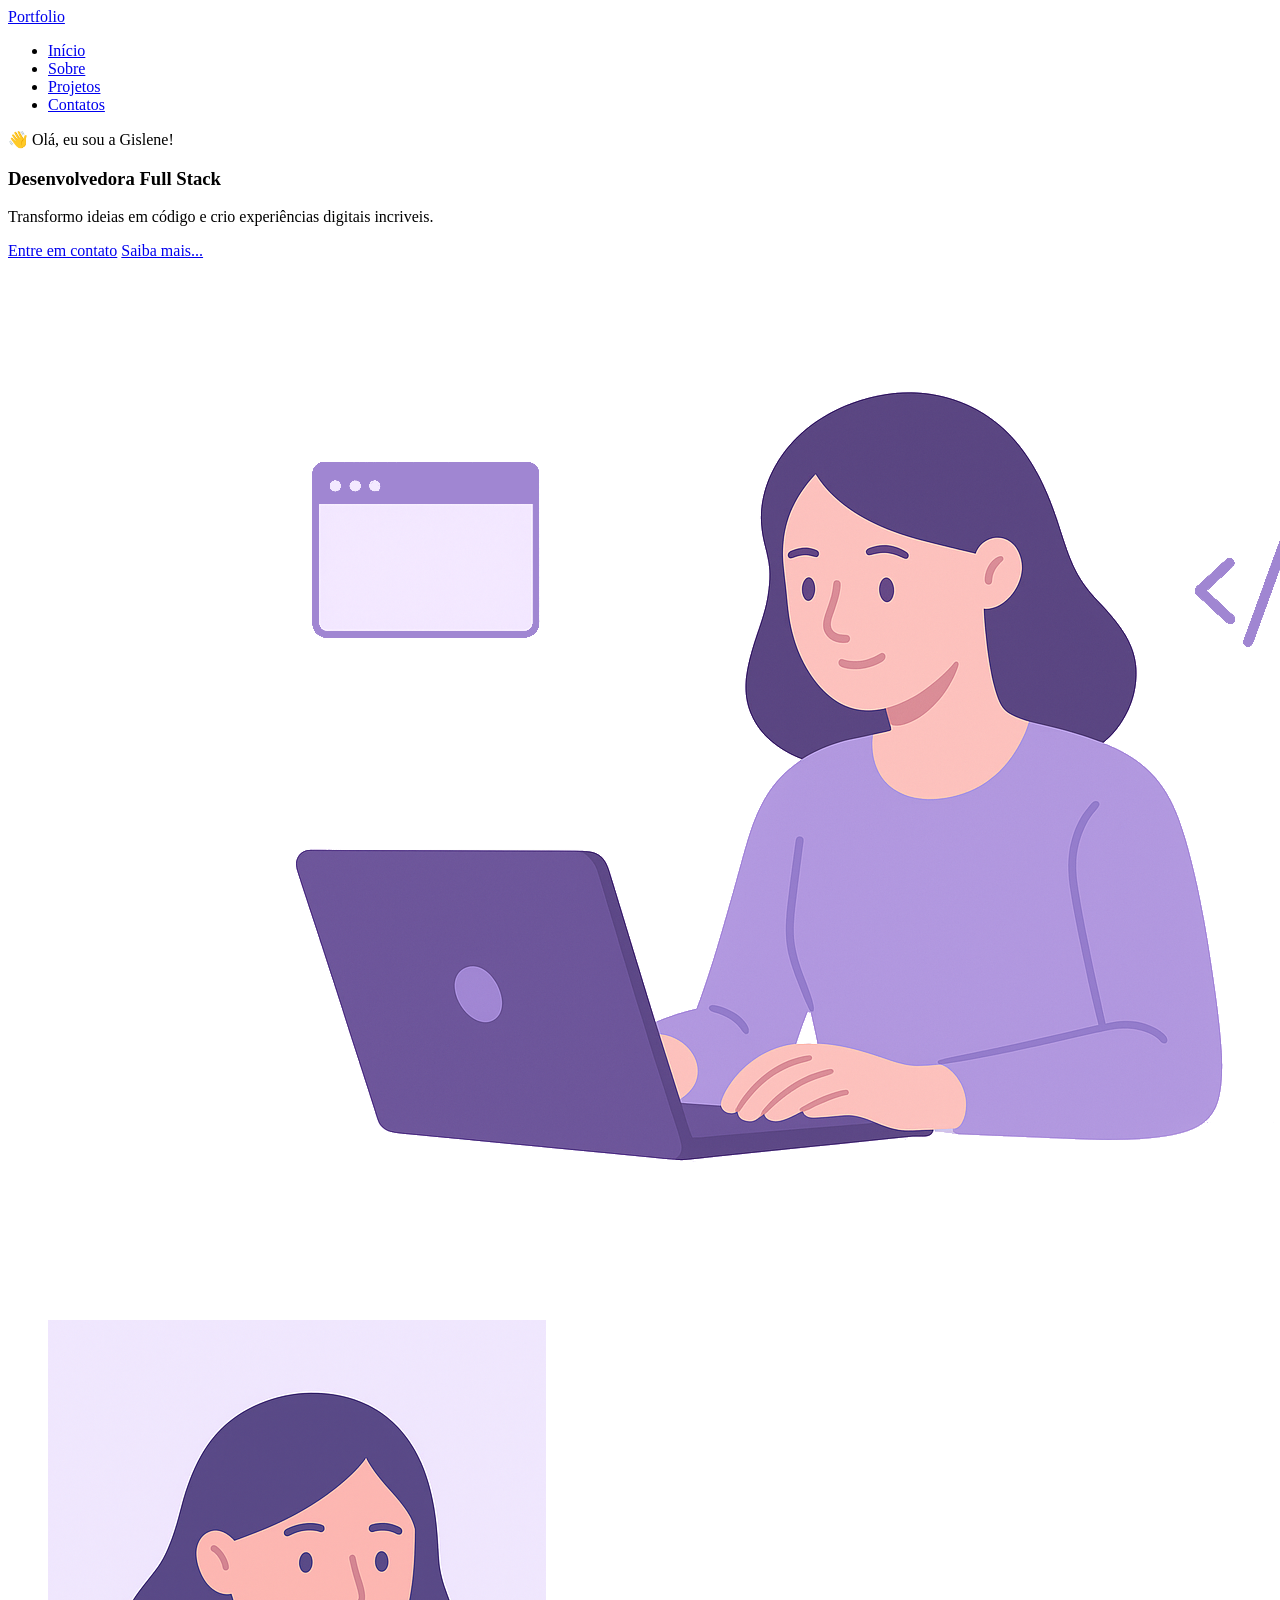
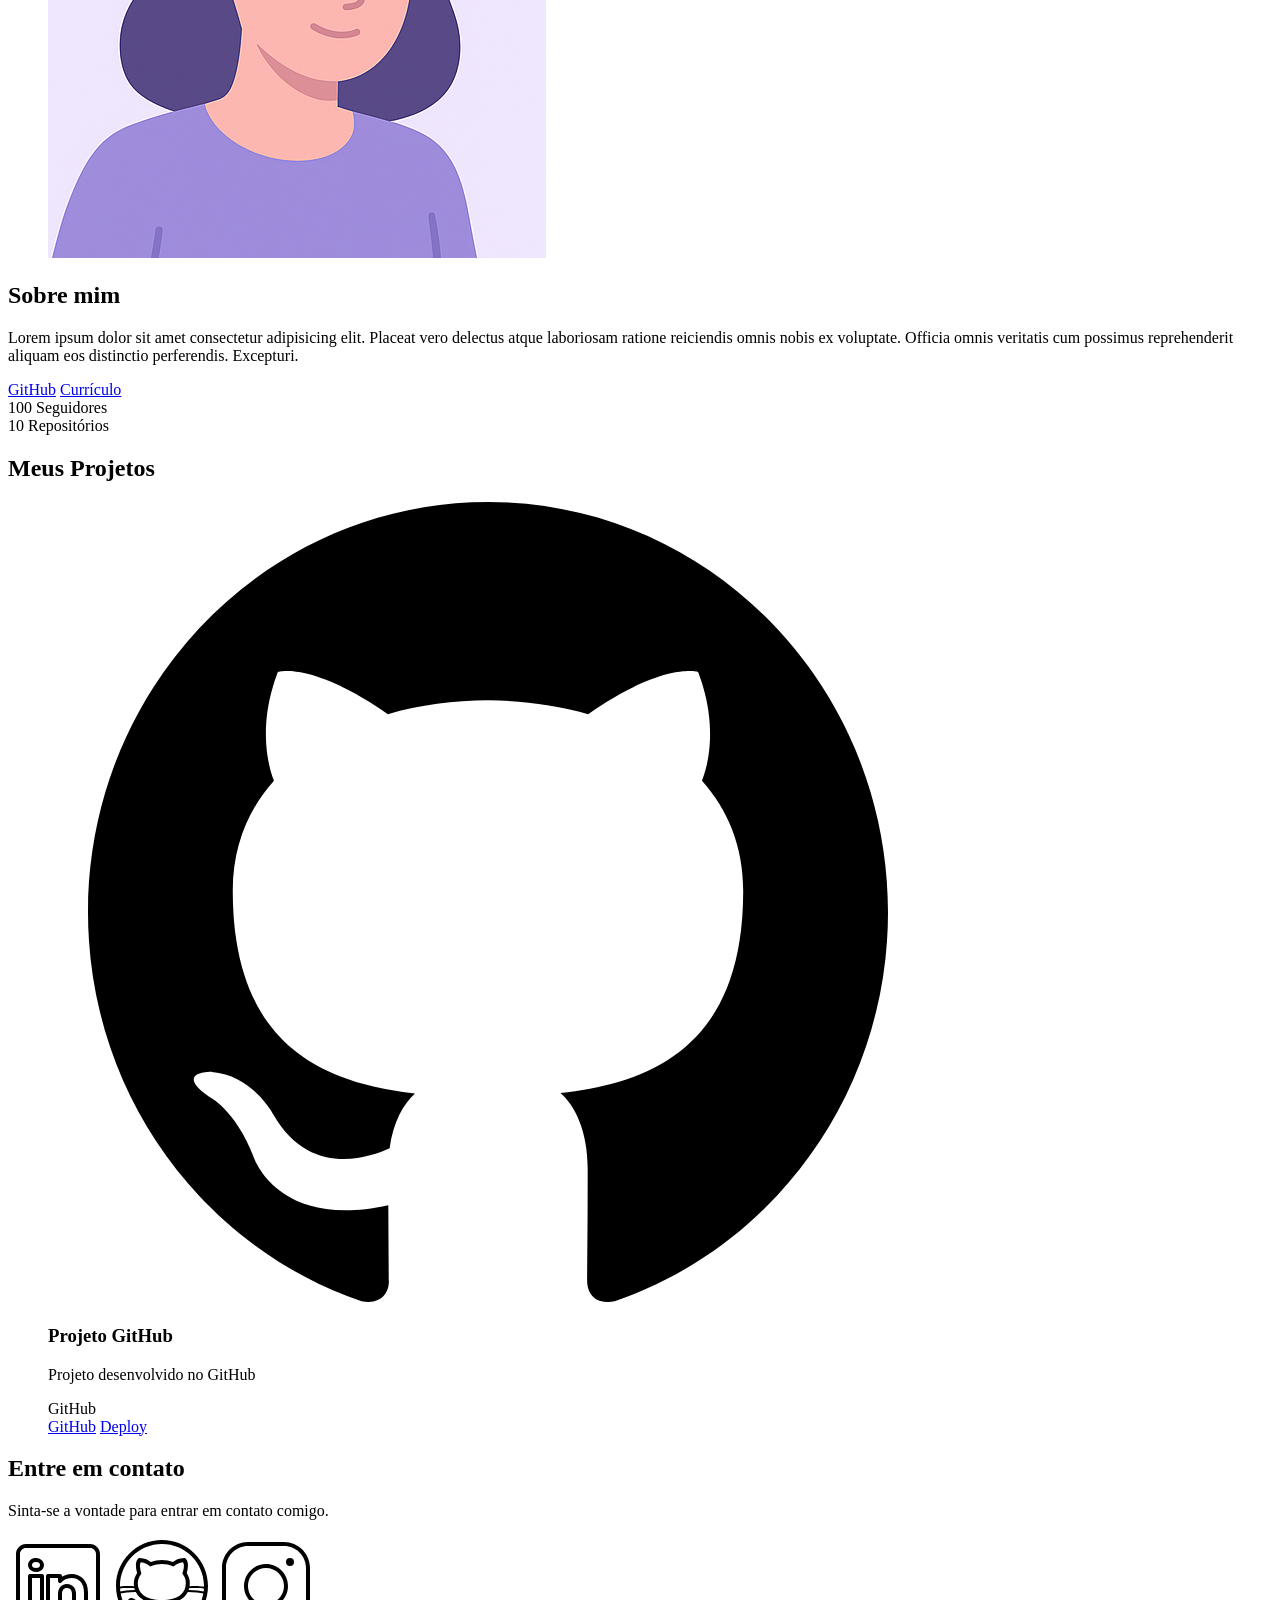
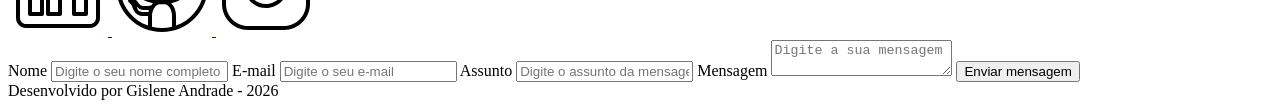
==== index.html @ 3e868157 "✨ New Feature:  Implementação index.html" ====
<!DOCTYPE html>
<html lang="pt-br">
<head>
  <meta charset="UTF-8">
  <meta name="viewport" content="width=device-width, initial-scale=1.0">
  <meta name="author" content="Gislene Andrade">
  <meta name="description" content="Portfólio Pessoal da Gislene Andrade, 
                desenvolvedora Full Stack especializada em criar experiências 
                digitais incríveis. Conheça meus projetos e entre em contato.">
  <meta name="robots" content="index, follow">
  <link rel="icon" type="image/svg+xml" href="./assets/img/favicon.svg">
  <title>Portfólio da Gislene</title>
</head>
<body>
<!-- Cabeçalho da página -->
  <header>
    <div class="menu-content">
<!-- Título do cabeçalho -->
      <a href="index.html" id="titulo">Portfolio</a>

<!-- Menu de navegação -->
      <nav>
        <ul class="menu-list">
          <li><a href="#hero">Início</a></li>
          <li><a href="#about">Sobre</a></li>
          <li><a href="#projects">Projetos</a></li>
          <li><a href="#contacts">Contatos</a></li>
        </ul>
      </nav>
    </div>
  </header>

<!-- Seção principal da página -->
  <main>
<!-- Seção Hero -->
    <section id="hero" class="section-container hero-container">
<!-- Boas vindas -->
      <article>
        <span>👋 Olá, eu sou a Gislene!</span>
        <h1>Desenvolvedora Full Stack</h1>
        <p>Transformo ideias em código e crio experiências digitais incriveis.</p>
        <div class="buttons-container">
          <a href="#contact" class="botao">Entre em contato</a>
          <a href="#about" class="botao-outline">Saiba mais...</a>
        </div>
      </article>
<!-- Imagem da seção hero -->
      <figure class="hero-image">
        <img src="./assets/img/foto_dev_woman.svg" alt="Foto do autor do site" class="float-animation">
      </figure>
    </section>

<!-- Seção sobre mim -->
    <section id="about" class="section-container about-container">
<!-- Imagem da seção about -->
      <figure class="about-image">
        <img src="./assets/img/avatar_dev_woman.svg" alt="Foto - perfil do autor do site">
      </figure>
<!-- Conteudo da seção about -->
      <article class="about-content">
        <h2>Sobre mim</h2>
        <p>Lorem ipsum dolor sit amet consectetur adipisicing elit. Placeat vero delectus atque laboriosam ratione reiciendis omnis nobis ex voluptate. Officia omnis veritatis cum possimus reprehenderit aliquam eos distinctio perferendis. Excepturi.</p>
<!-- Liks (GitHub + Curriculo) e Dados do GitHub -->
        <div class="about-buttons-data">
          <!-- LINKS -->
           <div class="buttons-container">
              <a href="#" target="_blank" class="botao">GitHub</a>
              <a href="#" target="_blank" class="botao-outline">Currículo</a>
           </div>
           <!-- Dados repositório do GitHub -->
           <div class="data-container">
              <!-- Número de seguidores -->
              <div class="data-item">
                <span class="data-number">100</span>
                <span class="data-label">Seguidores</span>
              </div>
              <!-- Número de repositórios públicos -->
              <div class="data-item">
                <span class="data-number">10</span>
                <span class="data-label">Repositórios</span>
              </div>
           </div>
        </div>
      </article>
    </section>

<!-- Seção de projetos -->
    <section id="projects" class="section-container projects-container">
      <h2>Meus Projetos</h2>
 
      <!-- Swiper Container -->
      <div class="swiper projects-swiper">
        <div class="swiper-wrapper">
 
          <figure class="swiper-slide">
 
          <article class="project-card">
 
            <!-- Ícone da Tecnologia padrão do projeto -->
            <figure class="project-image">
              <img src="./assets/icons/languages/github.svg" alt="Ícone do GitHub">
            </figure>
 
            <!-- Conteúdo do Projeto -->
            <div class="project-content">
 
              <h3>Projeto GitHub</h3>
              <p>Projeto desenvolvido no GitHub</p>
 
              <!-- Tags do Projeto -->
              <div class="project-tags">
                <span class="tag">GitHub</span>
              </div>
 
              <!-- Links do Projeto -->
              <div class="project-buttons">
                <a href="#" target="_blank" class="botao botao-sm">GitHub</a>
                <a href="#" target="_blank" class="botao-outline botao-sm">Deploy</a>
              </div>
 
            </div>
 
          </article>
 
        </div>
 
      </div>
 
      <!-- Botões de Navegação -->
      <div class="swiper-button-next"></div>
      <div class="swiper-button-prev"></div>
 
      <!-- Paginação -->
      <div class="swiper-pagination"></div>
 
    </section>

<!-- Seção de cotatos -->
    <section id="contact" class="section-container contact-container">
      <!-- Redes sociais -->
      <article>
        <h2>Entre em contato</h2>
        <p>Sinta-se a vontade para entrar em contato comigo.</p>
        <!-- Links para as redes sociais -->
        <div class="social-container">
          <a href="#" target="_blank" class="social-icon" aria-label="LinkedIn">
            <img src="./assets/icons/social/linkedin.svg" alt="Link para o Linkedin">
          </a>
          <a href="#" target="_blank" class="social-icon" aria-label="GitHub">
            <img src="./assets/icons/social/github.svg" alt="Link para o GitHub">
          </a>
          <a href="#" target="_blank" class="social-icon" aria-label="Instagram">
            <img src="./assets/icons/social/instagram.svg" alt="Link para o Instagram">
          </a>
        </div>
      </article>

      <!-- Formulário de contato -->
      <form id="formulario">

        <label for="nome">Nome</label>
        <input id="nome" name="nome" type="text" placeholder="Digite o seu nome completo">
        <span id="erro-nome"></span>

        <label for="email">E-mail</label>
        <input id="email" name="email" type="text" placeholder="Digite o seu e-mail">
        <span id="erro-e-mail"></span>

        <label for="assunto">Assunto</label>
        <input id="assunto" name="assunto" type="text" placeholder="Digite o assunto da mensagem">
        <span id="erro-assunto"></span>

        <label for="mensagem">Mensagem</label>
        <textarea id="mensagem" name="mensagem" placeholder="Digite a sua mensagem"></textarea>
        <span id="erro-mensagem"></span>

        <button class="botao" type="submit">Enviar mensagem</button>

      </form>

    </section>
  </main>

<!-- Rodapé da página -->
  <footer>
    
    Desenvolvido por Gislene Andrade - 2026

  </footer>
</body>
</html>
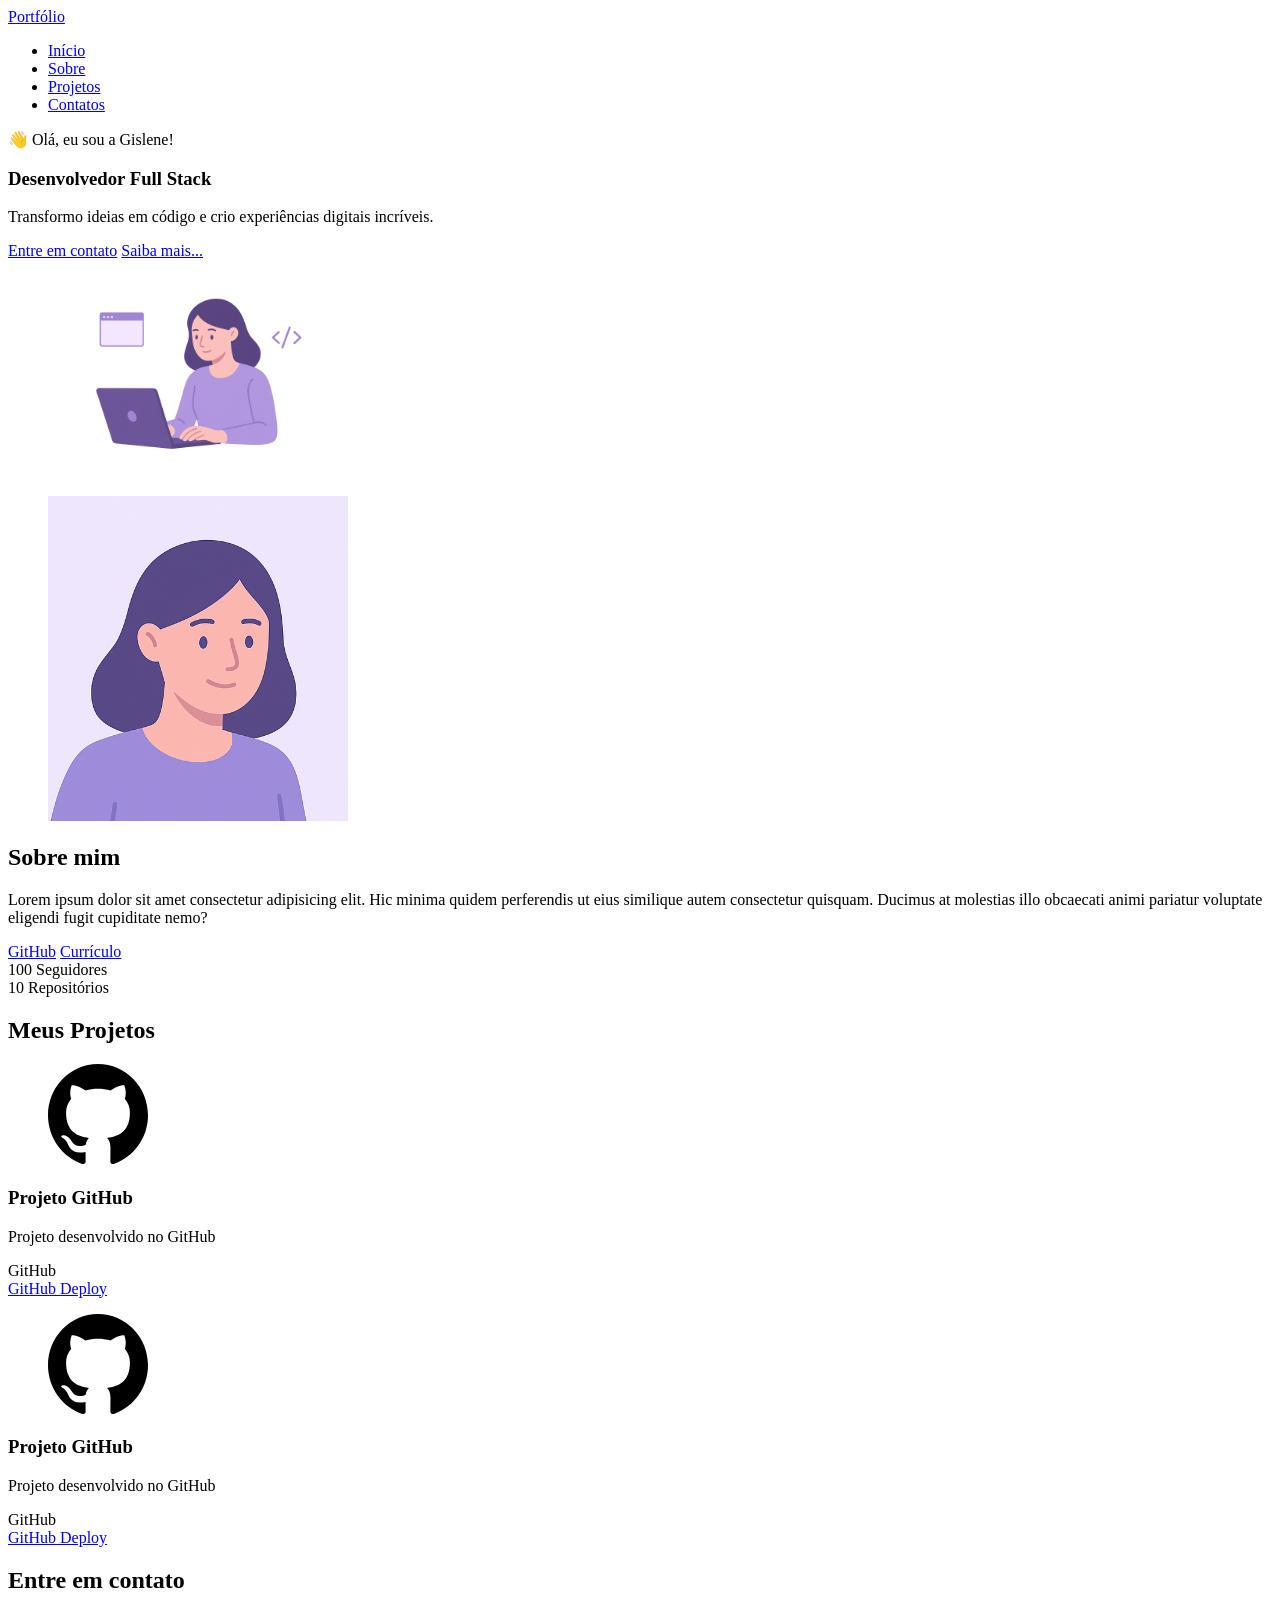
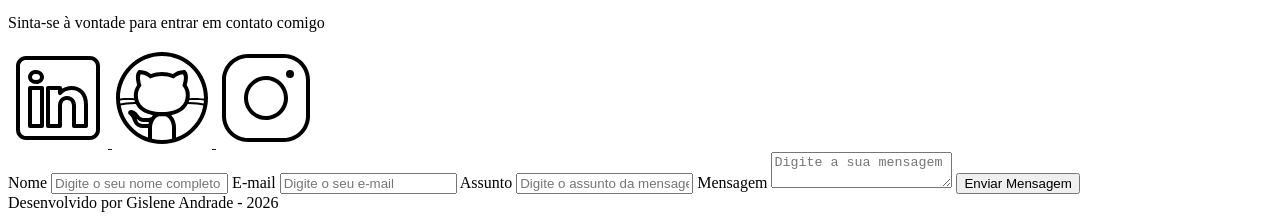
==== commit 7936ddb8: "🐛 FIX:  Correções HTML" ====
--- a/index.html
+++ b/index.html
@@ -1,6 +1,13 @@
 <!DOCTYPE html>
 <html lang="pt-br">
 <head>
+<!-- Fontes do Google -->
+<link rel="preconnect" href="https://fonts.googleapis.com">
+<link rel="preconnect" href="https://fonts.gstatic.com" crossorigin>
+ 
+<!-- Fonte do Google - Poppins -->
+<link href="https://fonts.googleapis.com/css2?family=Poppins&display=swap" rel="stylesheet">
+
   <meta charset="UTF-8">
   <meta name="viewport" content="width=device-width, initial-scale=1.0">
   <meta name="author" content="Gislene Andrade">
@@ -9,183 +16,290 @@
                 digitais incríveis. Conheça meus projetos e entre em contato.">
   <meta name="robots" content="index, follow">
   <link rel="icon" type="image/svg+xml" href="./assets/img/favicon.svg">
+
+  <!-- CSS Principal da página -->
+  <link rel="stylesheet" href="./assets/css/styles.css">
+
   <title>Portfólio da Gislene</title>
 </head>
+
 <body>
-<!-- Cabeçalho da página -->
-  <header>
-    <div class="menu-content">
-<!-- Título do cabeçalho -->
-      <a href="index.html" id="titulo">Portfolio</a>
-
-<!-- Menu de navegação -->
-      <nav>
-        <ul class="menu-list">
-          <li><a href="#hero">Início</a></li>
-          <li><a href="#about">Sobre</a></li>
-          <li><a href="#projects">Projetos</a></li>
-          <li><a href="#contacts">Contatos</a></li>
-        </ul>
-      </nav>
-    </div>
-  </header>
-
-<!-- Seção principal da página -->
-  <main>
-<!-- Seção Hero -->
-    <section id="hero" class="section-container hero-container">
-<!-- Boas vindas -->
-      <article>
-        <span>👋 Olá, eu sou a Gislene!</span>
-        <h1>Desenvolvedora Full Stack</h1>
-        <p>Transformo ideias em código e crio experiências digitais incriveis.</p>
-        <div class="buttons-container">
-          <a href="#contact" class="botao">Entre em contato</a>
-          <a href="#about" class="botao-outline">Saiba mais...</a>
+		<!-- Cabeçalho da Página -->
+		<header>
+
+			<div class="menu-content">
+
+				<!-- Título do cabeçalho -->
+				<a href="index.html" id="titulo">Portfólio</a>
+
+				<!-- Menu de Navegação -->
+				<nav>
+					<ul class="menu-list">
+						<li><a href="#hero">Início</a></li>
+						<li><a href="#about">Sobre</a></li>
+						<li><a href="#projects">Projetos</a></li>
+						<li><a href="#contacts">Contatos</a></li>
+					</ul>
+				</nav>
+
+			</div>
+
+		</header>
+
+		<!-- Seção Principal da Página -->
+		<main>
+
+			<!-- Seção Hero -->
+			<section id="hero" class="section-container hero-container">
+
+        <!-- Boas Vindas -->
+        <article>
+
+          <span>👋 Olá, eu sou a Gislene!</span>
+          <h1>Desenvolvedor Full Stack</h1>
+          <p>Transformo ideias em
+              código e crio experiências digitais incríveis.</p>
+
+          <div class="buttons-container">
+            <a href="#contact" class="botao">Entre em contato</a>
+            <a href="#about" class="botao-outline">Saiba mais...</a>
+          </div>
+
+        </article>
+
+        <!-- Imagem da Seção Hero -->
+        <figure class="hero-image">
+          <img 
+            src="./assets/img/foto_dev_woman.svg"
+            width="300px"
+            alt="Foto do autor do site"
+            class="float-animation"
+          >
+        </figure>
+
+      </section>
+
+			<!-- Seção Sobre mim -->
+			<section id="about" class="section-container about-container">
+
+          <!-- Imagem da Seção About -->
+          <figure class="about-image">
+            <img
+              src="./assets/img/avatar_dev_woman.svg"
+              width="300px"
+              alt="Foto - Perfil do autor do site"
+            >
+          </figure>
+
+          <!-- Conteúdo da Seção About -->
+          <article class="about-content">
+            <h2>Sobre mim</h2>
+            <p>
+              Lorem ipsum dolor sit amet consectetur 
+              adipisicing elit. Hic minima quidem perferendis 
+              ut eius similique autem consectetur quisquam. 
+              Ducimus at molestias illo obcaecati animi pariatur 
+              voluptate eligendi fugit cupiditate nemo?
+            </p>
+
+            <!-- Links (GitHub + Curriculo) e Dados do GitHub-->
+            <div class="about-buttons-data">
+
+              <!-- Links -->
+              <div class="buttons-container">
+                <a href="#" target="_blank" class="botao">GitHub</a>
+                <a href="#" target="_blank" class="botao-outline">Currículo</a>
+              </div>
+
+              <!-- Dados - Repósitório Github -->
+              <div class="data-container">
+
+                <!-- Numero de Seguidores -->
+                <div class="data-item">
+                  <span class="data-number">100</span>
+                  <span class="data-label">Seguidores</span>
+                </div>
+
+                <!-- Numero de Repositórios Públicos -->
+                <div class="data-item">
+                  <span class="data-number">10</span>
+                  <span class="data-label">Repositórios</span>
+                </div>
+
+              </div>
+
+            </div>
+          </article>
+
+      </section>
+
+			<!-- Seção de Projetos -->
+			<section id="projects" class="section-container projects-container">
+
+        <h2>Meus Projetos</h2>
+
+        <!-- Swiper Container -->
+        <div class="swiper projects-swiper">
+
+          <div class="swiper-wrapper">
+
+            <div class="swiper-slide">
+
+              <article class="project-card">
+
+                <!-- Ícone da Tecnologia padrão do projeto -->
+                <figure class="project-image">
+                  <img src="./assets/icons/languages/github.svg"
+                      alt="Ícone do GitHub"
+                      width="100px"
+                  >
+                </figure>
+
+                <!-- Conteúdo do Projeto -->
+                <div class="project-content">
+
+                  <h3>Projeto GitHub</h3>
+                  <p>Projeto desenvolvido no GitHub</p>
+
+                  <!-- Tags do Projeto -->
+                  <div class="project-tags">
+                    <span class="tag">GitHub</span>
+                  </div>
+
+                  <!-- Links do Projeto -->
+                  <div class="project-buttons">
+                    <a href="#" target="_blank" class="botao botao-sm">
+                      GitHub
+                    </a>
+                    <a href="#" target="_blank" class="botao-outline botao-sm">
+                      Deploy
+                    </a>
+                  </div>
+
+                </div>
+
+              </article>
+
+            </div>
+
+            <div class="swiper-slide">
+
+              <article class="project-card">
+
+                <!-- Ícone da Tecnologia padrão do projeto -->
+                <figure class="project-image">
+                  <img src="./assets/icons/languages/github.svg"
+                      alt="Ícone do GitHub"
+                      width="100px"
+                  >
+                </figure>
+
+                <!-- Conteúdo do Projeto -->
+                <div class="project-content">
+
+                  <h3>Projeto GitHub</h3>
+                  <p>Projeto desenvolvido no GitHub</p>
+
+                  <!-- Tags do Projeto -->
+                  <div class="project-tags">
+                    <span class="tag">GitHub</span>
+                  </div>
+
+                  <!-- Links do Projeto -->
+                  <div class="project-buttons">
+                    <a href="#" target="_blank" class="botao botao-sm">
+                      GitHub
+                    </a>
+                    <a href="#" target="_blank" class="botao-outline botao-sm">
+                      Deploy
+                    </a>
+                  </div>
+
+                </div>
+
+              </article>
+
+            </div>
+
+          </div>
+
+          <!-- Botões de Navegação -->
+          <div class="swiper-button-next"></div>
+          <div class="swiper-button-prev"></div>
+
+          <!-- Paginação -->
+          <div class="swiper-pagination"></div>
+
         </div>
-      </article>
-<!-- Imagem da seção hero -->
-      <figure class="hero-image">
-        <img src="./assets/img/foto_dev_woman.svg" alt="Foto do autor do site" class="float-animation">
-      </figure>
-    </section>
-
-<!-- Seção sobre mim -->
-    <section id="about" class="section-container about-container">
-<!-- Imagem da seção about -->
-      <figure class="about-image">
-        <img src="./assets/img/avatar_dev_woman.svg" alt="Foto - perfil do autor do site">
-      </figure>
-<!-- Conteudo da seção about -->
-      <article class="about-content">
-        <h2>Sobre mim</h2>
-        <p>Lorem ipsum dolor sit amet consectetur adipisicing elit. Placeat vero delectus atque laboriosam ratione reiciendis omnis nobis ex voluptate. Officia omnis veritatis cum possimus reprehenderit aliquam eos distinctio perferendis. Excepturi.</p>
-<!-- Liks (GitHub + Curriculo) e Dados do GitHub -->
-        <div class="about-buttons-data">
-          <!-- LINKS -->
-           <div class="buttons-container">
-              <a href="#" target="_blank" class="botao">GitHub</a>
-              <a href="#" target="_blank" class="botao-outline">Currículo</a>
-           </div>
-           <!-- Dados repositório do GitHub -->
-           <div class="data-container">
-              <!-- Número de seguidores -->
-              <div class="data-item">
-                <span class="data-number">100</span>
-                <span class="data-label">Seguidores</span>
-              </div>
-              <!-- Número de repositórios públicos -->
-              <div class="data-item">
-                <span class="data-number">10</span>
-                <span class="data-label">Repositórios</span>
-              </div>
-           </div>
-        </div>
-      </article>
-    </section>
-
-<!-- Seção de projetos -->
-    <section id="projects" class="section-container projects-container">
-      <h2>Meus Projetos</h2>
- 
-      <!-- Swiper Container -->
-      <div class="swiper projects-swiper">
-        <div class="swiper-wrapper">
- 
-          <figure class="swiper-slide">
- 
-          <article class="project-card">
- 
-            <!-- Ícone da Tecnologia padrão do projeto -->
-            <figure class="project-image">
-              <img src="./assets/icons/languages/github.svg" alt="Ícone do GitHub">
-            </figure>
- 
-            <!-- Conteúdo do Projeto -->
-            <div class="project-content">
- 
-              <h3>Projeto GitHub</h3>
-              <p>Projeto desenvolvido no GitHub</p>
- 
-              <!-- Tags do Projeto -->
-              <div class="project-tags">
-                <span class="tag">GitHub</span>
-              </div>
- 
-              <!-- Links do Projeto -->
-              <div class="project-buttons">
-                <a href="#" target="_blank" class="botao botao-sm">GitHub</a>
-                <a href="#" target="_blank" class="botao-outline botao-sm">Deploy</a>
-              </div>
- 
-            </div>
- 
-          </article>
- 
-        </div>
- 
-      </div>
- 
-      <!-- Botões de Navegação -->
-      <div class="swiper-button-next"></div>
-      <div class="swiper-button-prev"></div>
- 
-      <!-- Paginação -->
-      <div class="swiper-pagination"></div>
- 
-    </section>
-
-<!-- Seção de cotatos -->
-    <section id="contact" class="section-container contact-container">
-      <!-- Redes sociais -->
-      <article>
-        <h2>Entre em contato</h2>
-        <p>Sinta-se a vontade para entrar em contato comigo.</p>
-        <!-- Links para as redes sociais -->
-        <div class="social-container">
-          <a href="#" target="_blank" class="social-icon" aria-label="LinkedIn">
-            <img src="./assets/icons/social/linkedin.svg" alt="Link para o Linkedin">
-          </a>
-          <a href="#" target="_blank" class="social-icon" aria-label="GitHub">
-            <img src="./assets/icons/social/github.svg" alt="Link para o GitHub">
-          </a>
-          <a href="#" target="_blank" class="social-icon" aria-label="Instagram">
-            <img src="./assets/icons/social/instagram.svg" alt="Link para o Instagram">
-          </a>
-        </div>
-      </article>
-
-      <!-- Formulário de contato -->
-      <form id="formulario">
-
-        <label for="nome">Nome</label>
-        <input id="nome" name="nome" type="text" placeholder="Digite o seu nome completo">
-        <span id="erro-nome"></span>
-
-        <label for="email">E-mail</label>
-        <input id="email" name="email" type="text" placeholder="Digite o seu e-mail">
-        <span id="erro-e-mail"></span>
-
-        <label for="assunto">Assunto</label>
-        <input id="assunto" name="assunto" type="text" placeholder="Digite o assunto da mensagem">
-        <span id="erro-assunto"></span>
-
-        <label for="mensagem">Mensagem</label>
-        <textarea id="mensagem" name="mensagem" placeholder="Digite a sua mensagem"></textarea>
-        <span id="erro-mensagem"></span>
-
-        <button class="botao" type="submit">Enviar mensagem</button>
-
-      </form>
-
-    </section>
-  </main>
-
-<!-- Rodapé da página -->
-  <footer>
-    
-    Desenvolvido por Gislene Andrade - 2026
-
-  </footer>
-</body>
+
+      </section>
+
+			<!-- Seção de Contatos -->
+			<section id="contact" class="section-container contact-container">
+
+        <!-- Redes Sociais -->
+        <article>
+
+          <h2>Entre em contato</h2>
+          <p>Sinta-se à vontade para entrar em contato comigo</p>
+
+          <!-- Links para as Redes Sociais -->
+          <div class="social-container">
+
+            <a href="#" target="_blank" class="social-icon" aria-label="LinkedIn">
+              <img
+                src="./assets/icons/social/linkedin.svg"
+                alt="Link para o LinkedIn"
+              >
+            </a>
+
+            <a href="https://github.com/gisleneandradee" target="_blank" class="social-icon" aria-label="GitHub">
+              <img
+                src="./assets/icons/social/github.svg"
+                alt="Link para o GitHub"
+              >
+            </a>
+
+            <a href="#" target="_blank" class="social-icon" aria-label="Instagram">
+              <img
+                src="./assets/icons/social/instagram.svg"
+                alt="Link para o Instagram"
+              >
+            </a>
+
+          </div>
+        </article>
+
+
+        <!-- Formulário de Contato -->
+        <form id="formulario">
+
+          <label for="nome">Nome</label>
+          <input id="nome" name="nome" type="text" placeholder="Digite o seu nome completo">
+          <span id="erro-nome"></span>
+
+          <label for="email">E-mail</label>
+          <input id="email" name="email" type="text" placeholder="Digite o seu e-mail">
+          <span id="erro-email"></span>
+
+          <label for="assunto">Assunto</label>
+          <input id="assunto" name="assunto" type="text" placeholder="Digite o assunto da mensagem">
+          <span id="erro-assunto"></span>
+
+          <label for="mensagem">Mensagem</label>
+          <textarea id="mensagem" name="mensagem" placeholder="Digite a sua mensagem"></textarea>
+          <span id="erro-mensagem"></span>
+
+          <button class="botao" type="submit">Enviar Mensagem</button>
+
+        </form>
+
+      </section>
+		</main>
+
+		<!-- Rodapé da Pàgina -->
+		<footer>
+      Desenvolvido por Gislene Andrade - 2026
+    </footer>
+	</body>
 </html>
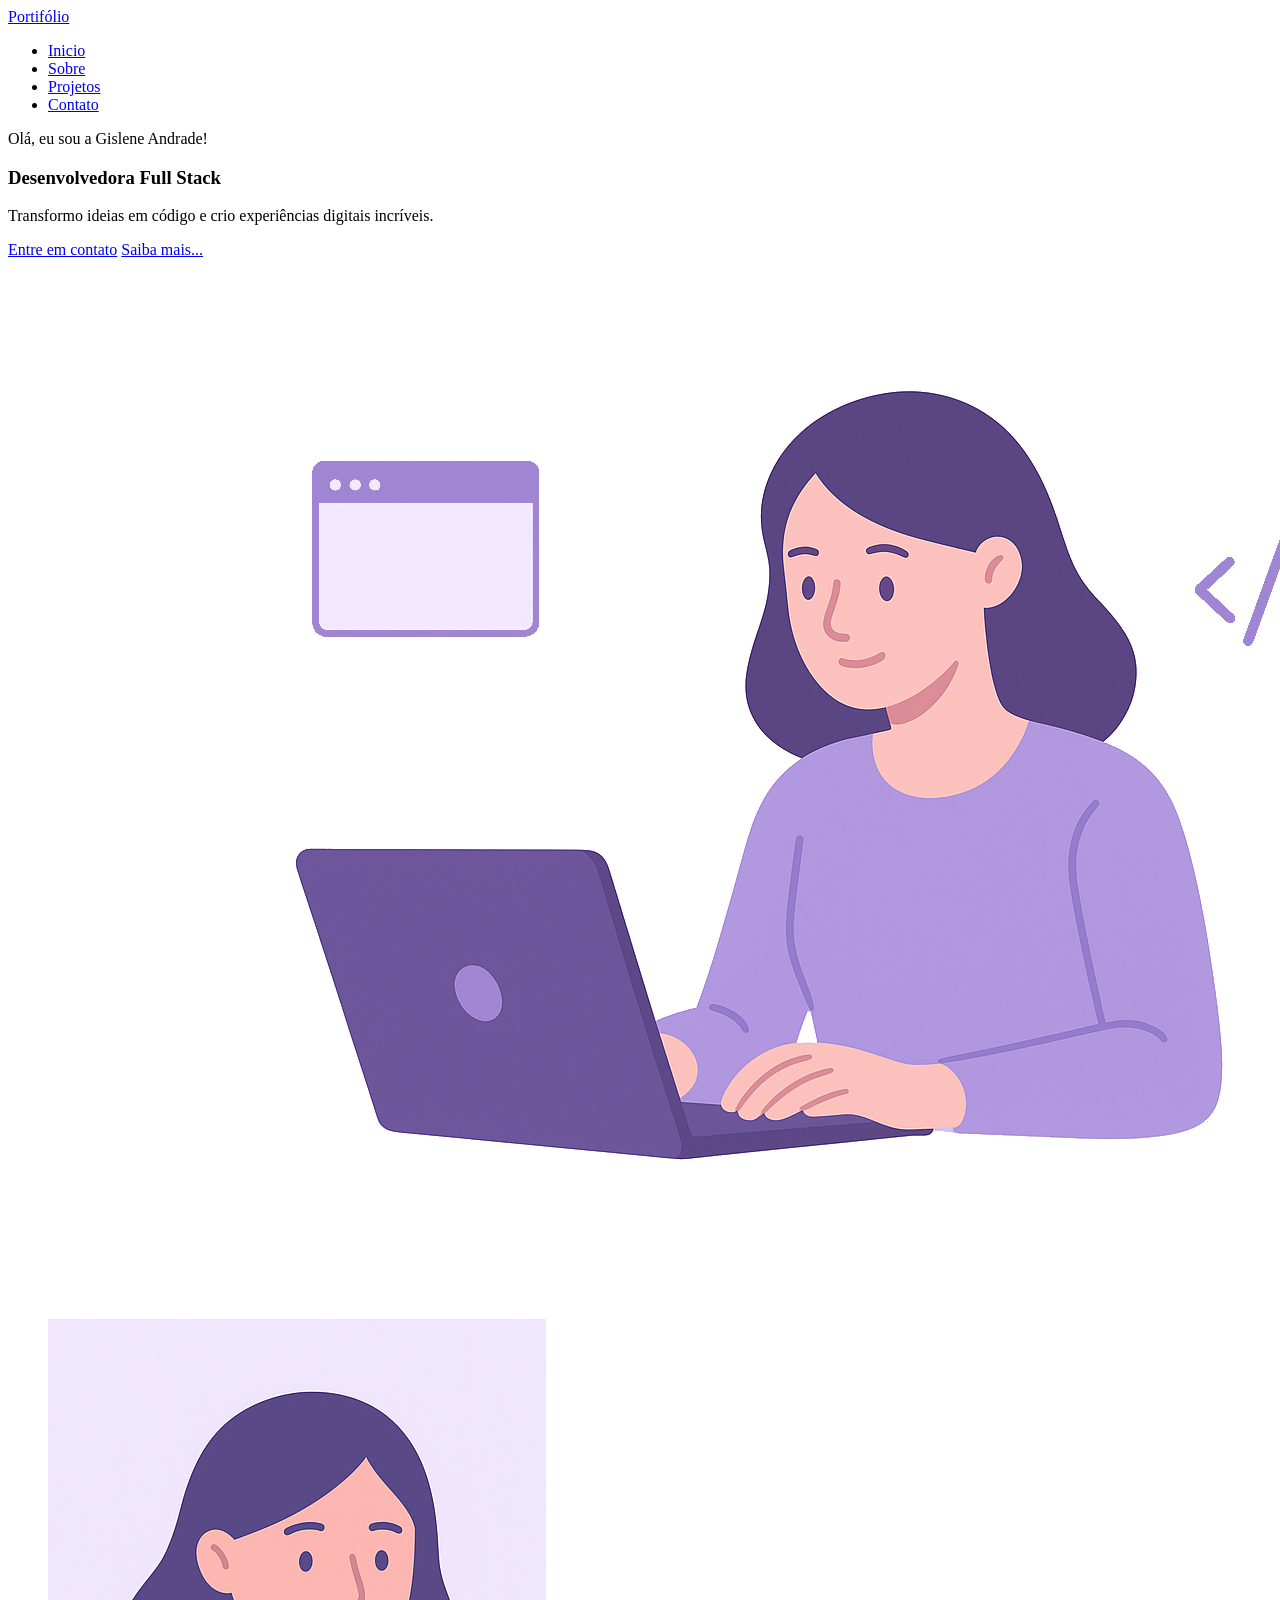
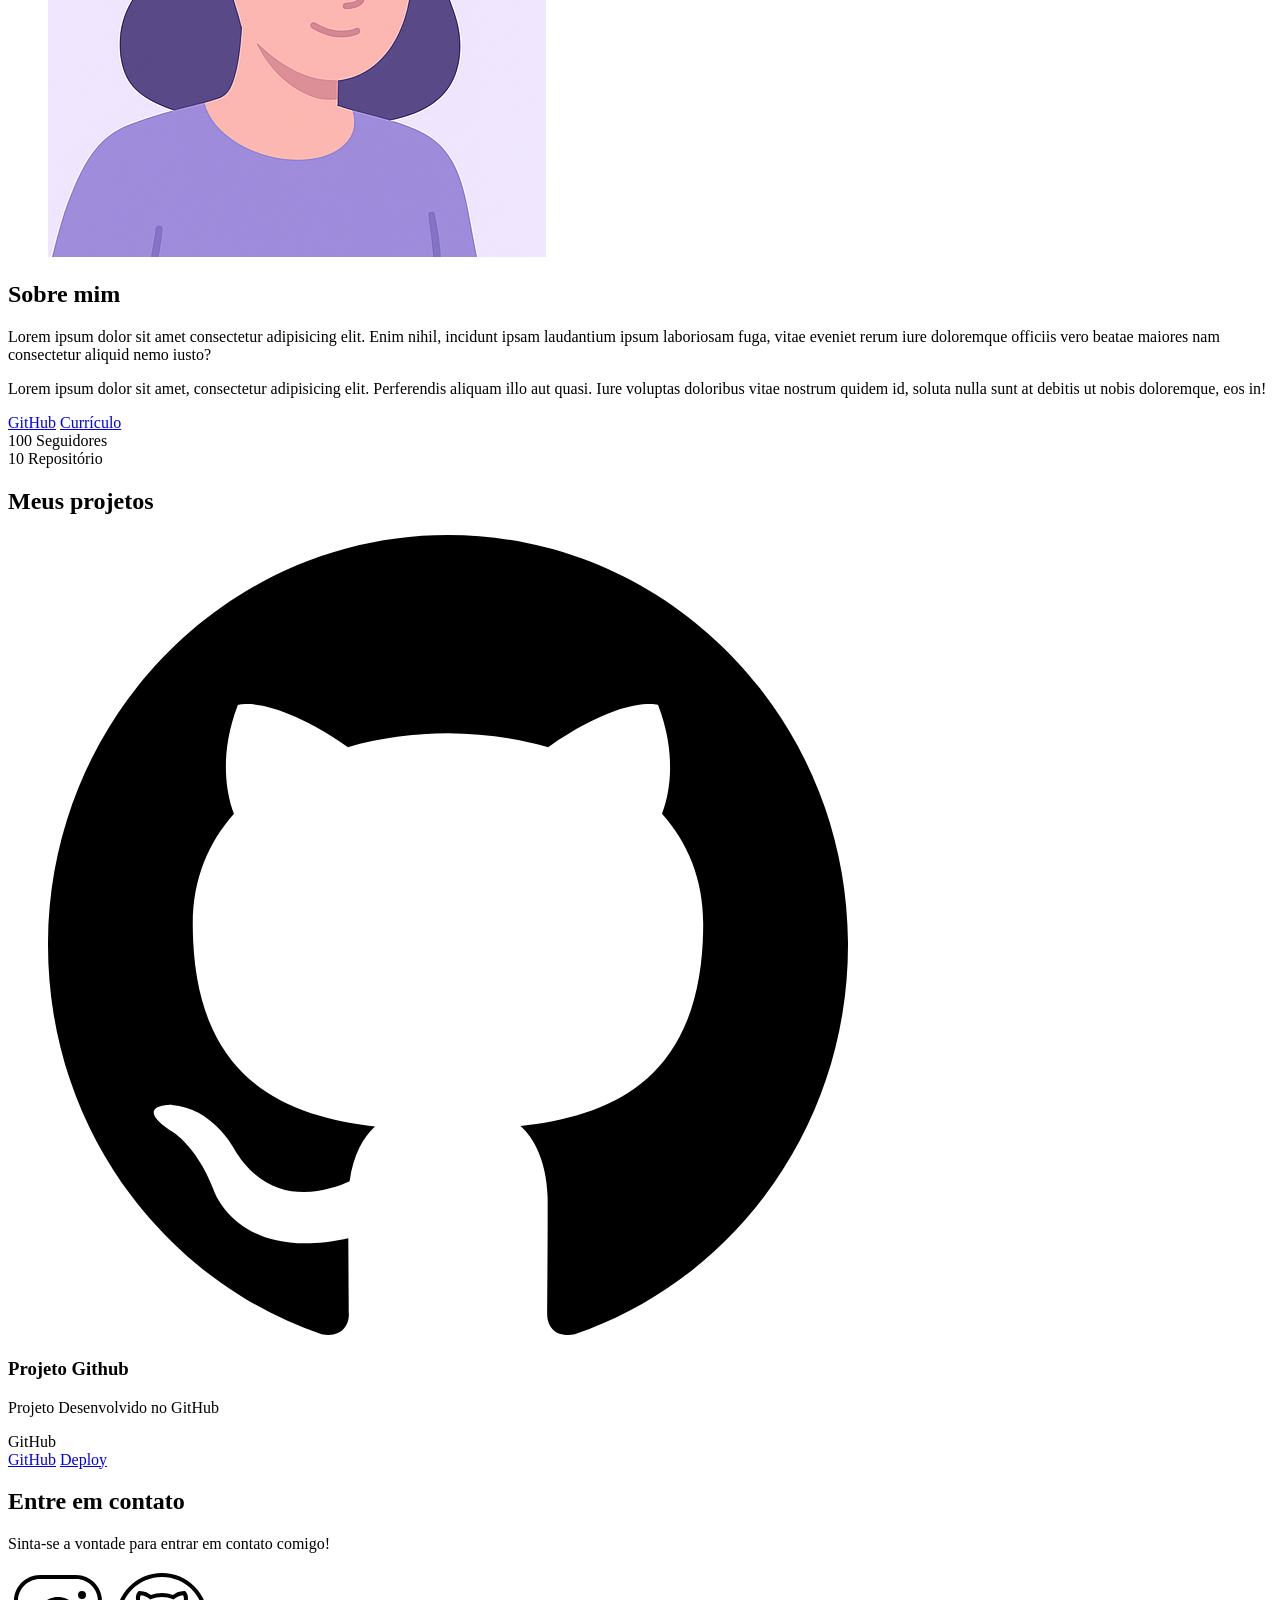
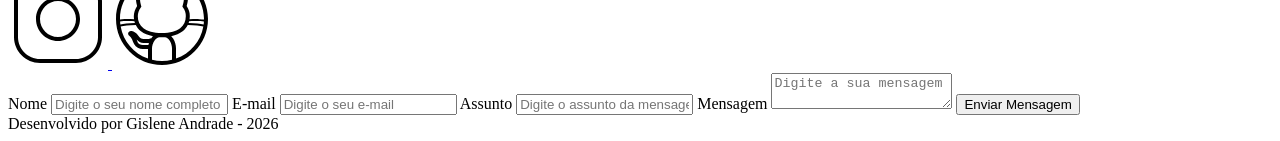
==== commit a2c6b03d: "✨ New Feature: Implementação HTML" ====
--- a/index.html
+++ b/index.html
@@ -1,305 +1,206 @@
 <!DOCTYPE html>
 <html lang="pt-br">
 <head>
-<!-- Fontes do Google -->
-<link rel="preconnect" href="https://fonts.googleapis.com">
-<link rel="preconnect" href="https://fonts.gstatic.com" crossorigin>
- 
-<!-- Fonte do Google - Poppins -->
-<link href="https://fonts.googleapis.com/css2?family=Poppins&display=swap" rel="stylesheet">
-
-  <meta charset="UTF-8">
-  <meta name="viewport" content="width=device-width, initial-scale=1.0">
-  <meta name="author" content="Gislene Andrade">
-  <meta name="description" content="Portfólio Pessoal da Gislene Andrade, 
+    
+    <meta charset="UTF-8">
+	
+    <meta name="viewport" content="width=device-width, initial-scale=1.0">
+	
+    <meta name="author" content="Gislene Andrade">
+    <meta 
+        name="description"
+        content="Portfólio da Gislene Andrade, 
                 desenvolvedora Full Stack especializada em criar experiências 
-                digitais incríveis. Conheça meus projetos e entre em contato.">
-  <meta name="robots" content="index, follow">
-  <link rel="icon" type="image/svg+xml" href="./assets/img/favicon.svg">
-
-  <!-- CSS Principal da página -->
-  <link rel="stylesheet" href="./assets/css/styles.css">
-
-  <title>Portfólio da Gislene</title>
+                digitais incríveis. Conheça meus projetos e entre em contato."
+    >
+    <meta name="robots" content="index, follow">
+
+    <link rel="icon" type="image/svg+xml" href="./assets/img/favicon.svg">
+
+    <title>Portfólio Gislene Andrade</title>
 </head>
-
 <body>
-		<!-- Cabeçalho da Página -->
-		<header>
-
-			<div class="menu-content">
-
-				<!-- Título do cabeçalho -->
-				<a href="index.html" id="titulo">Portfólio</a>
-
-				<!-- Menu de Navegação -->
-				<nav>
-					<ul class="menu-list">
-						<li><a href="#hero">Início</a></li>
-						<li><a href="#about">Sobre</a></li>
-						<li><a href="#projects">Projetos</a></li>
-						<li><a href="#contacts">Contatos</a></li>
-					</ul>
-				</nav>
-
-			</div>
-
-		</header>
-
-		<!-- Seção Principal da Página -->
-		<main>
-
-			<!-- Seção Hero -->
-			<section id="hero" class="section-container hero-container">
-
-        <!-- Boas Vindas -->
-        <article>
-
-          <span>👋 Olá, eu sou a Gislene!</span>
-          <h1>Desenvolvedor Full Stack</h1>
-          <p>Transformo ideias em
-              código e crio experiências digitais incríveis.</p>
-
+  <!-- Cabeçalho da página (header) -->
+  <header>
+
+    <div class="menu-content">
+
+      <!-- Título -->
+      <a href="index.html" id="titulo">Portifólio</a>
+
+      <!-- Menu -->
+      <nav>
+        <ul class="menu-list">
+          <li><a href="#hero">Inicio</a></li>
+          <li><a href="#about">Sobre</a></li>
+          <li><a href="#projects">Projetos</a></li>
+          <li><a href="#contact">Contato</a></li>
+        </ul>
+      </nav>
+
+    </div>
+
+  </header>
+
+  <!-- Seção principal da página (main) -->
+  <main>
+
+    <!-- Seção de Boas-Vindas -->
+    <section id="hero" class="section-container hero-container">
+
+      <!-- Boas-Vindas -->
+      <article class="hero-content">
+
+        <span>Olá, eu sou a Gislene Andrade!</span>
+        <h1>Desenvolvedora Full Stack</h1>
+        <p>Transformo ideias em código e crio experiências digitais incríveis.</p>
+
+        <div class="buttons-container">
+          <a href="#contact" class="botao">Entre em contato</a>
+          <a href="#about" class="botao-outline">Saiba mais...</a>
+        </div>
+
+      </article>
+
+      <!-- Imagem -->
+      <figure class="hero-image">
+        <img src="./assets/img/foto_dev_woman.svg" alt="foto do autor" class="float-animation">
+      </figure>
+
+    </section>
+
+    <!-- Seção sobre o autor -->
+    <section id="about" class="section-container about-container">
+
+      <figure class="about-image">
+        <img src="./assets/img/avatar_dev_woman.svg" alt="Foto do perfil">
+      </figure>
+
+      <article class="about-content">
+        <h2>Sobre mim</h2>
+        <p>
+          Lorem ipsum dolor sit amet consectetur adipisicing elit. Enim nihil, incidunt ipsam laudantium ipsum laboriosam fuga, vitae eveniet rerum iure doloremque officiis vero beatae maiores nam consectetur aliquid nemo iusto?
+        </p>
+        <p>
+          Lorem ipsum dolor sit amet, consectetur adipisicing elit. Perferendis aliquam illo aut quasi. Iure voluptas doloribus vitae nostrum quidem id, soluta nulla sunt at debitis ut nobis doloremque, eos in!
+        </p>
+
+        <div class="about-buttons-data">
           <div class="buttons-container">
-            <a href="#contact" class="botao">Entre em contato</a>
-            <a href="#about" class="botao-outline">Saiba mais...</a>
+            <a href="#" target="_blank" class="botao">GitHub</a>
+            <a href="#" target="_blank" class="botao-outline">Currículo</a>
           </div>
 
-        </article>
-
-        <!-- Imagem da Seção Hero -->
-        <figure class="hero-image">
-          <img 
-            src="./assets/img/foto_dev_woman.svg"
-            width="300px"
-            alt="Foto do autor do site"
-            class="float-animation"
-          >
-        </figure>
-
-      </section>
-
-			<!-- Seção Sobre mim -->
-			<section id="about" class="section-container about-container">
-
-          <!-- Imagem da Seção About -->
-          <figure class="about-image">
-            <img
-              src="./assets/img/avatar_dev_woman.svg"
-              width="300px"
-              alt="Foto - Perfil do autor do site"
-            >
-          </figure>
-
-          <!-- Conteúdo da Seção About -->
-          <article class="about-content">
-            <h2>Sobre mim</h2>
-            <p>
-              Lorem ipsum dolor sit amet consectetur 
-              adipisicing elit. Hic minima quidem perferendis 
-              ut eius similique autem consectetur quisquam. 
-              Ducimus at molestias illo obcaecati animi pariatur 
-              voluptate eligendi fugit cupiditate nemo?
-            </p>
-
-            <!-- Links (GitHub + Curriculo) e Dados do GitHub-->
-            <div class="about-buttons-data">
-
-              <!-- Links -->
-              <div class="buttons-container">
-                <a href="#" target="_blank" class="botao">GitHub</a>
-                <a href="#" target="_blank" class="botao-outline">Currículo</a>
+          <div class="data-container">
+            <div class="data-item">
+              <span class="data-number">100</span>
+              <span class="data-label">Seguidores</span>
+            </div>
+            <div class="data-item">
+              <span class="data-number">10</span>
+              <span class="data-label">Repositório</span>
+            </div>
+          </div>
+
+        </div>
+
+      </article>
+
+    </section>
+
+    <!-- Seção de projetos -->
+    <section id="projects" class="section-container projects-container">
+      <h2>Meus projetos</h2>
+
+      <!-- Swiper Container -->
+      <div class="swiper projects-swiper">
+        <div class="swiper-wrapper">
+          <div class="swiper-slide">
+
+            <article class="project-card">
+              <figure class="project-image">
+                <img src="./assets/icons/languages/github.svg" alt="ícone do github">
+              </figure>
+
+              <div class="project-content">
+                <h3>Projeto Github</h3>
+                <p>Projeto Desenvolvido no GitHub</p>
+
+                <div class="project-tags">
+                  <span class="tag">GitHub</span>
+                </div>
+
+                <div class="project-buttons">
+                  <a href="#" target="_blank" class="botao botao-sm">GitHub</a>
+                  <a href="#" target="_blank" class="botao-outline botao-sm">Deploy</a>
+                </div>
+
               </div>
 
-              <!-- Dados - Repósitório Github -->
-              <div class="data-container">
-
-                <!-- Numero de Seguidores -->
-                <div class="data-item">
-                  <span class="data-number">100</span>
-                  <span class="data-label">Seguidores</span>
-                </div>
-
-                <!-- Numero de Repositórios Públicos -->
-                <div class="data-item">
-                  <span class="data-number">10</span>
-                  <span class="data-label">Repositórios</span>
-                </div>
-
-              </div>
-
-            </div>
-          </article>
-
-      </section>
-
-			<!-- Seção de Projetos -->
-			<section id="projects" class="section-container projects-container">
-
-        <h2>Meus Projetos</h2>
-
-        <!-- Swiper Container -->
-        <div class="swiper projects-swiper">
-
-          <div class="swiper-wrapper">
-
-            <div class="swiper-slide">
-
-              <article class="project-card">
-
-                <!-- Ícone da Tecnologia padrão do projeto -->
-                <figure class="project-image">
-                  <img src="./assets/icons/languages/github.svg"
-                      alt="Ícone do GitHub"
-                      width="100px"
-                  >
-                </figure>
-
-                <!-- Conteúdo do Projeto -->
-                <div class="project-content">
-
-                  <h3>Projeto GitHub</h3>
-                  <p>Projeto desenvolvido no GitHub</p>
-
-                  <!-- Tags do Projeto -->
-                  <div class="project-tags">
-                    <span class="tag">GitHub</span>
-                  </div>
-
-                  <!-- Links do Projeto -->
-                  <div class="project-buttons">
-                    <a href="#" target="_blank" class="botao botao-sm">
-                      GitHub
-                    </a>
-                    <a href="#" target="_blank" class="botao-outline botao-sm">
-                      Deploy
-                    </a>
-                  </div>
-
-                </div>
-
-              </article>
-
-            </div>
-
-            <div class="swiper-slide">
-
-              <article class="project-card">
-
-                <!-- Ícone da Tecnologia padrão do projeto -->
-                <figure class="project-image">
-                  <img src="./assets/icons/languages/github.svg"
-                      alt="Ícone do GitHub"
-                      width="100px"
-                  >
-                </figure>
-
-                <!-- Conteúdo do Projeto -->
-                <div class="project-content">
-
-                  <h3>Projeto GitHub</h3>
-                  <p>Projeto desenvolvido no GitHub</p>
-
-                  <!-- Tags do Projeto -->
-                  <div class="project-tags">
-                    <span class="tag">GitHub</span>
-                  </div>
-
-                  <!-- Links do Projeto -->
-                  <div class="project-buttons">
-                    <a href="#" target="_blank" class="botao botao-sm">
-                      GitHub
-                    </a>
-                    <a href="#" target="_blank" class="botao-outline botao-sm">
-                      Deploy
-                    </a>
-                  </div>
-
-                </div>
-
-              </article>
-
-            </div>
+            </article>
 
           </div>
-
-          <!-- Botões de Navegação -->
-          <div class="swiper-button-next"></div>
-          <div class="swiper-button-prev"></div>
-
-          <!-- Paginação -->
-          <div class="swiper-pagination"></div>
-
-        </div>
-
-      </section>
-
-			<!-- Seção de Contatos -->
-			<section id="contact" class="section-container contact-container">
-
-        <!-- Redes Sociais -->
-        <article>
-
-          <h2>Entre em contato</h2>
-          <p>Sinta-se à vontade para entrar em contato comigo</p>
-
-          <!-- Links para as Redes Sociais -->
-          <div class="social-container">
-
-            <a href="#" target="_blank" class="social-icon" aria-label="LinkedIn">
-              <img
-                src="./assets/icons/social/linkedin.svg"
-                alt="Link para o LinkedIn"
-              >
-            </a>
-
-            <a href="https://github.com/gisleneandradee" target="_blank" class="social-icon" aria-label="GitHub">
-              <img
-                src="./assets/icons/social/github.svg"
-                alt="Link para o GitHub"
-              >
-            </a>
-
-            <a href="#" target="_blank" class="social-icon" aria-label="Instagram">
-              <img
-                src="./assets/icons/social/instagram.svg"
-                alt="Link para o Instagram"
-              >
-            </a>
-
-          </div>
-        </article>
-
-
-        <!-- Formulário de Contato -->
-        <form id="formulario">
-
-          <label for="nome">Nome</label>
-          <input id="nome" name="nome" type="text" placeholder="Digite o seu nome completo">
-          <span id="erro-nome"></span>
-
-          <label for="email">E-mail</label>
-          <input id="email" name="email" type="text" placeholder="Digite o seu e-mail">
-          <span id="erro-email"></span>
-
-          <label for="assunto">Assunto</label>
-          <input id="assunto" name="assunto" type="text" placeholder="Digite o assunto da mensagem">
-          <span id="erro-assunto"></span>
-
-          <label for="mensagem">Mensagem</label>
-          <textarea id="mensagem" name="mensagem" placeholder="Digite a sua mensagem"></textarea>
-          <span id="erro-mensagem"></span>
-
-          <button class="botao" type="submit">Enviar Mensagem</button>
-
-        </form>
-
-      </section>
-		</main>
-
-		<!-- Rodapé da Pàgina -->
-		<footer>
+        </div>
+
+        <!-- Botões de navegação -->
+        <div class="swiper-button-next"></div>
+        <div class="swiper-button-prev"></div>
+
+        <!-- Paginação -->
+        <div class="swiper-pagination"></div>
+
+      </div>
+    </section>
+
+    <!-- Seção formulário  e Redes Sociais-->
+    <section id="contact" class="section-container contact-container">
+
+      <!-- Redes sociais -->
+      <article class="contact-info">
+        <h2>Entre em contato</h2>
+        <p>Sinta-se a vontade para entrar em contato comigo!</p>
+
+        <div class="social-container">
+          <a href="#" target="_blank" class="social-icon" aria-label="LinkedIn">
+            <img src="./assets/icons/social/instagram.svg" alt="Link para o LinkedIn">
+          </a>
+
+          <a href="#" target="_blank" class="social-icon" aria-label="GitHub">
+            <img src="./assets/icons/social/github.svg" alt="Link para o GitHub">
+          </a>
+        </div>
+      </article>
+
+      <!-- Formulário -->
+      <form id="formulario">
+
+        <label for="nome">Nome</label>
+        <input id="nome" name="nome" type="text" placeholder="Digite o seu nome completo">
+        <span id="erro-nome"></span>
+
+        <label for="email">E-mail</label>
+        <input id="email" name="email" type="text" placeholder="Digite o seu e-mail">
+        <span id="erro-email"></span>
+
+        <label for="assunto">Assunto</label>
+        <input id="assunto" name="assunto" type="text" placeholder="Digite o assunto da mensagem">
+        <span id="erro-assunto"></span>
+
+        <label for="mensagem">Mensagem</label>
+        <textarea id="mensagem" name="mensagem" placeholder="Digite a sua mensagem"></textarea>
+        <span id="erro-mensagem"></span>
+
+        <button class="botao" type="submit">Enviar Mensagem</button>
+
+      </form>
+
+    </section>
+
+  </main>
+
+  <!-- Rodapé da página (footer) -->
+    <footer>
       Desenvolvido por Gislene Andrade - 2026
     </footer>
-	</body>
+</body>
 </html>
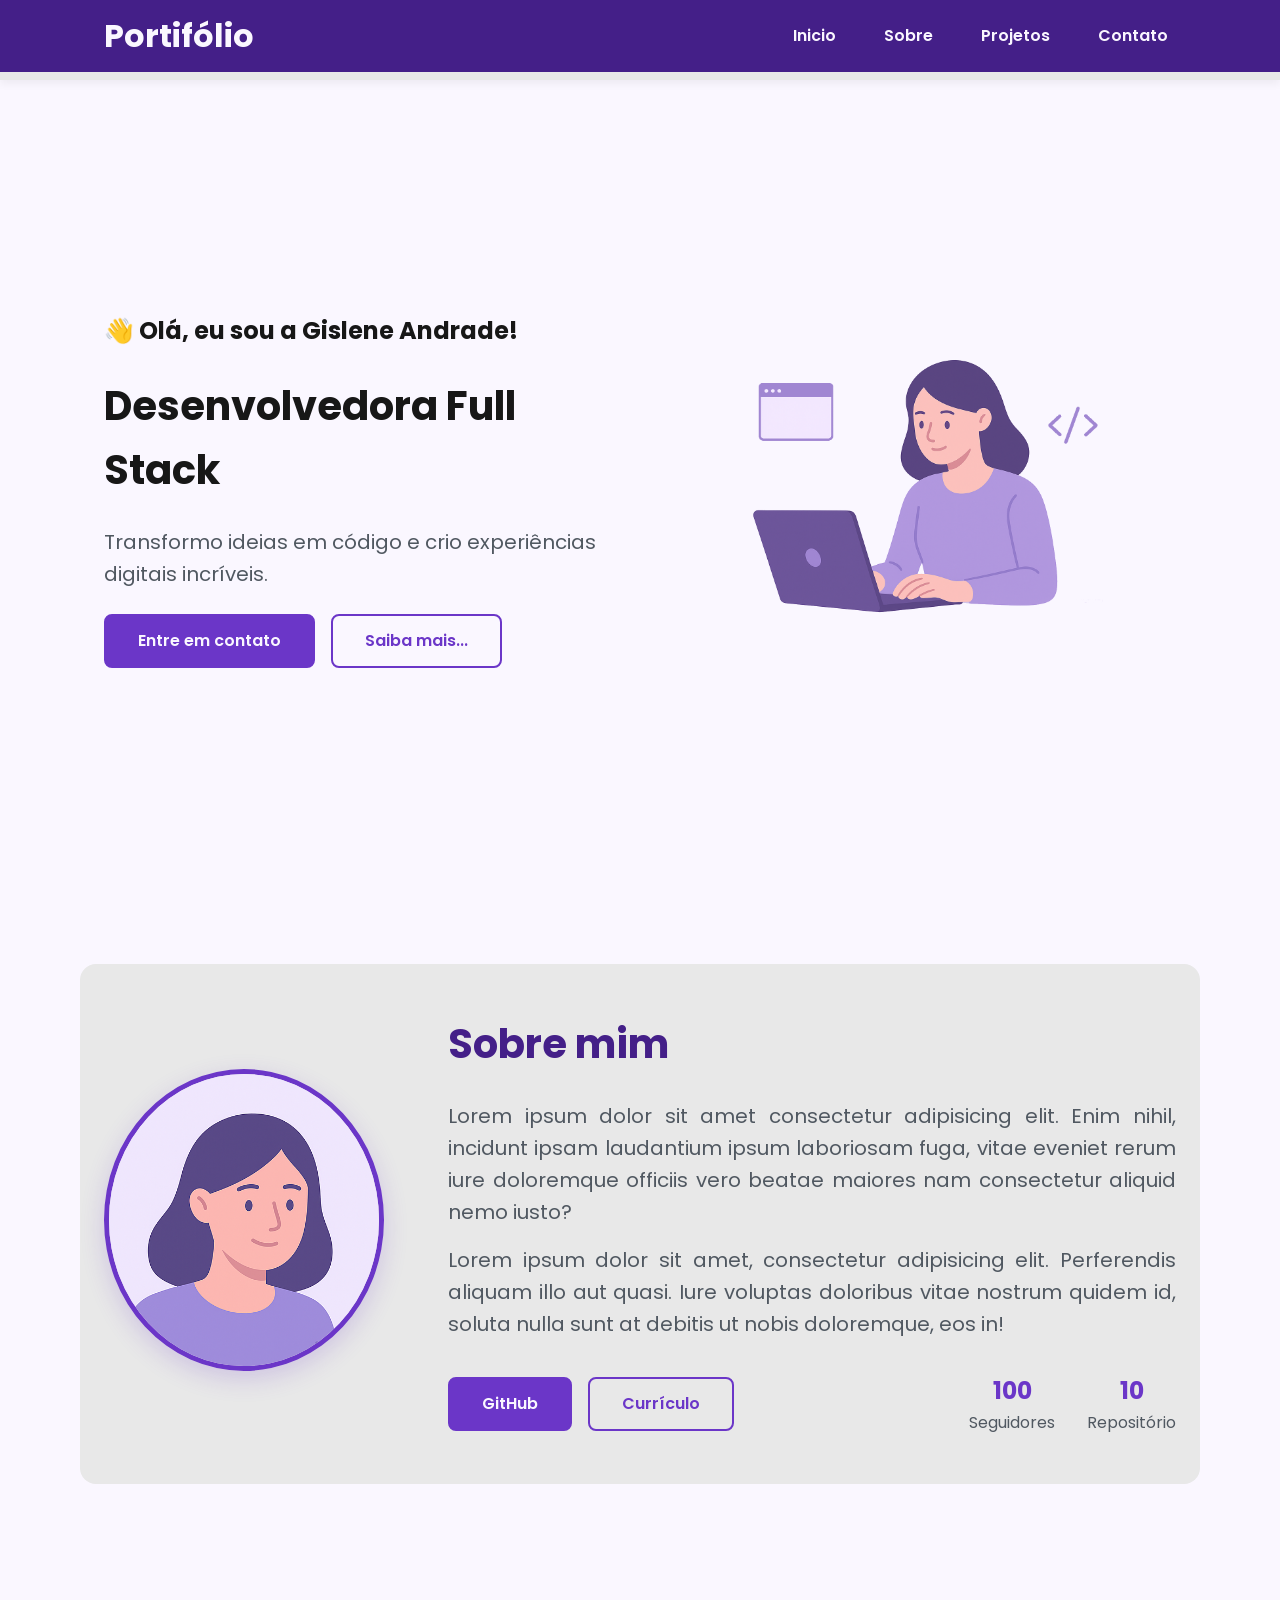
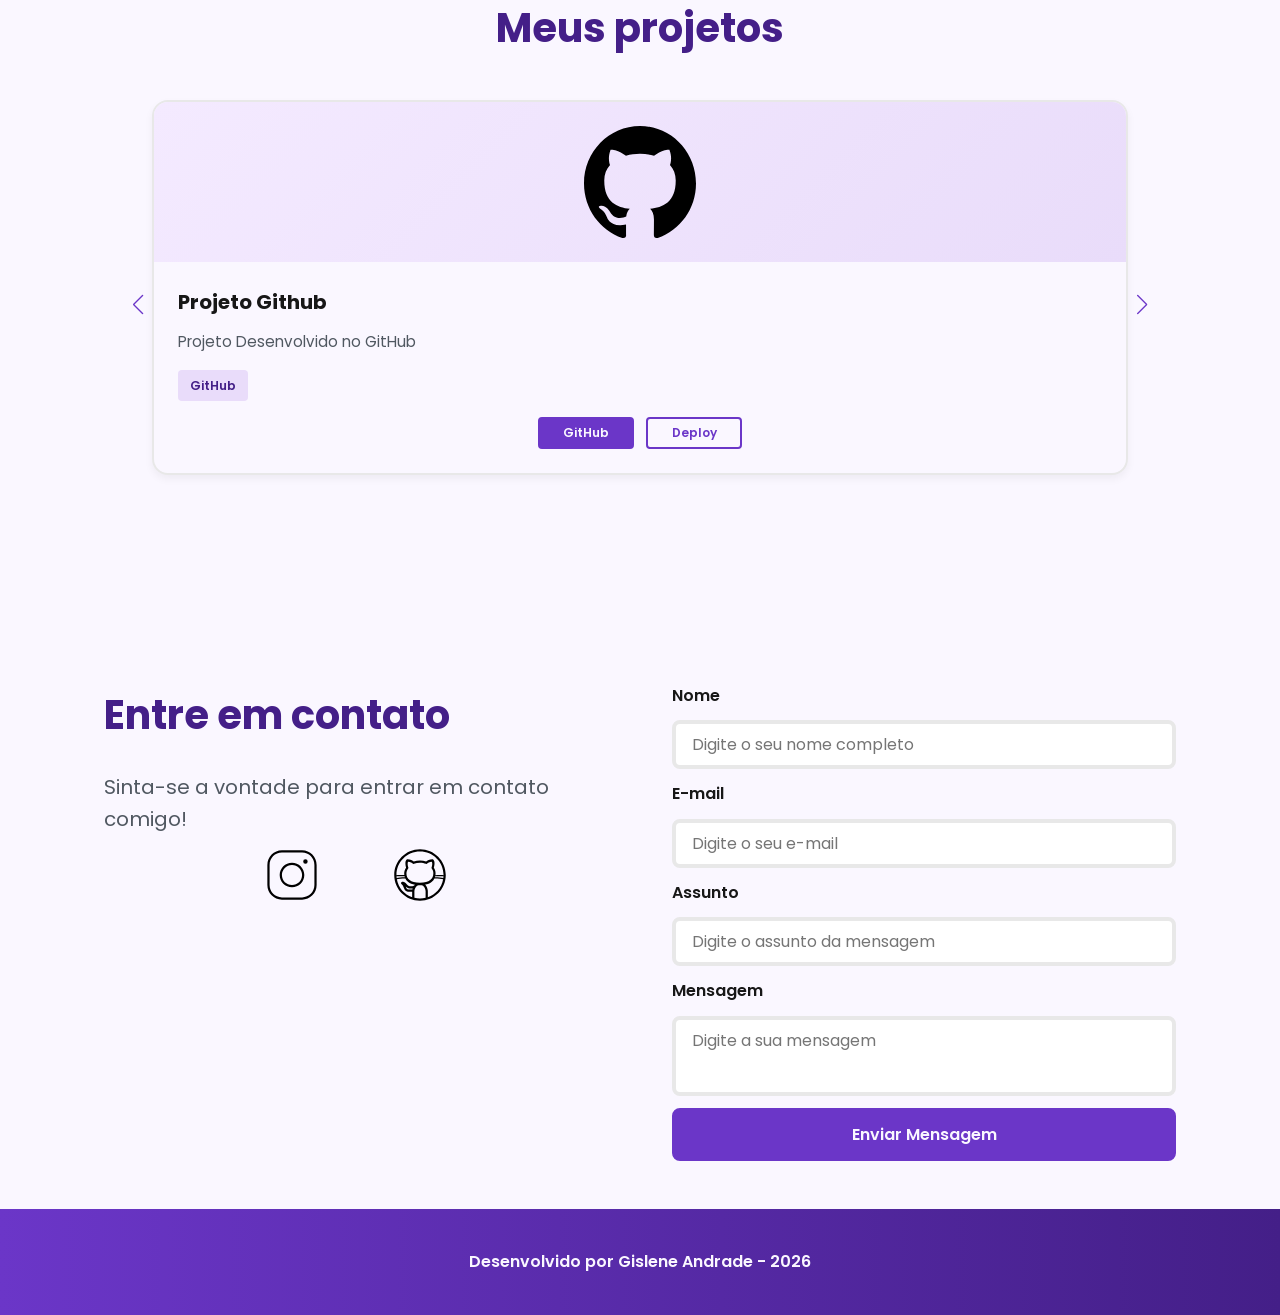
==== commit 9d2e78e4: "✨ New Feature:  Implementação do CSS" ====
--- a/index.html
+++ b/index.html
@@ -1,6 +1,13 @@
 <!DOCTYPE html>
 <html lang="pt-br">
 <head>
+
+  <!-- Fontes do Google -->
+  <link rel="preconnect" href="https://fonts.googleapis.com">
+  <link rel="preconnect" href="https://fonts.gstatic.com" crossorigin>
+
+  <!-- Fonte do Google - Poppins -->
+  <link href="https://fonts.googleapis.com/css2?family=Poppins&display=swap" rel="stylesheet">
     
     <meta charset="UTF-8">
 	
@@ -17,6 +24,12 @@
 
     <link rel="icon" type="image/svg+xml" href="./assets/img/favicon.svg">
 
+    <!-- SWIPER CSS -->
+    <link rel="stylesheet" href="https://cdn.jsdelivr.net/npm/swiper@11/swiper-bundle.min.css"> 
+
+    <!-- Link para a Folha de Estilo da Página - CSS -->
+    <link rel="stylesheet" href="./assets/css/style.css">
+
     <title>Portfólio Gislene Andrade</title>
 </head>
 <body>
@@ -51,7 +64,7 @@
       <!-- Boas-Vindas -->
       <article class="hero-content">
 
-        <span>Olá, eu sou a Gislene Andrade!</span>
+        <span>👋 Olá, eu sou a Gislene Andrade!</span>
         <h1>Desenvolvedora Full Stack</h1>
         <p>Transformo ideias em código e crio experiências digitais incríveis.</p>
 
--- a/assets/css/style.css
+++ b/assets/css/style.css
@@ -0,0 +1,599 @@
+* {
+  margin: 0;
+  padding: 0;
+  box-sizing: border-box;
+  font-family: 'Poppins', sans-serif;
+  font-weight: 400;
+  text-decoration: none;
+  outline: none;
+}
+
+:root {
+  /* Paleta de cores - purple */
+  --purple-50: #f4eaff;
+  --purple-100: #e9dcfa;
+  --purple-200: #cdb3f0;
+  --purple-300: #b186e5;
+  --purple-400: #9460db;
+  --purple-500: #6b36c8;
+  --purple-600: #5b2ca0;
+  --purple-700: #4c2177;
+  --purple-800: #441f88;
+  --purple-900: #2a0e4d;
+
+  /* Cores Neutras */
+  --gray-200: #e8e8e8;
+  --gray-400: #505861;
+  --black: #171717;
+  --white: #faf7ff;
+
+  /* Cores de estado */
+  --error: #e63946;
+
+  /* Sombras */
+  --shadow-sm: 0 0.25rem 0.5rem rgba(0, 0, 0, 0.05);
+  --shadow-md: 0 0.25rem 0.75rem rgba(107, 54, 200, 0.3);
+  --shadow-lg: 0 0.5rem 1.5rem rgba(107, 54, 200, 0.2);
+
+  /* Espaçamentos */
+  --spacing-xs: 0.5rem;
+  --spacing-sm: 1rem;
+  --spacing-md: 1.5rem;
+  --spacing-lg: 2rem;
+  --spacing-xl: 3rem;
+  --spacing-2xl: 4rem;
+
+  /* Tamanhos de Fonte */
+  --text-sm: 0.75rem;
+  --text-base: 1rem;
+  --text-lg: 1.25rem;
+  --text-xl: 1.5rem;
+  --text-2xl: 2rem;
+  --text-3xl: 2.5rem;
+
+  /* Border Radius */
+  --radius-sm: 0.25rem;
+  --radius-md: 0.5rem;
+  --radius-lg: 1rem;
+  --radius-xl: 2rem;
+  --radius-full: 50%;
+
+  /* Animação Padrão */
+  --transition-default: all 0.3s ease;
+}
+
+html {
+  scroll-behavior: smooth;
+}
+
+body {
+  display: flex;
+  flex-direction: column;
+  min-height: 100vh;
+  background-color: var(--white);
+  line-height: 1.6;
+  color: var(--black);
+}
+
+main {
+  flex: 1;
+}
+
+.section-container {
+  max-width: 70rem;
+  margin: 0 auto;
+  padding: var(--spacing-xl) var(--spacing-md);
+  scroll-margin-top: 6rem;
+}
+
+.buttons-container {
+  display: flex;
+  gap: var(--spacing-sm);
+}
+
+.botao,
+.botao-outline {
+  display: inline-block;
+  padding: 0.75rem 2rem;
+  border: 0.15rem solid transparent;
+  border-radius: var(--radius-md);
+  font-size: var(--text-base);
+  font-weight: 600;
+  text-align: center;
+  cursor: pointer;
+  transition: var(--transition-default);
+}
+
+/* Botão preenchido (primário) */
+.botao {
+  border-color: var(--purple-500);
+  background-color: var(--purple-500);
+  color: var(--white);
+}
+
+.botao:hover {
+  border-color: var(--purple-800);
+  background-color: var(--purple-800);
+  box-shadow: var(--shadow-md);
+  transform: translateY(-0.25rem);
+}
+
+/* Botão outline (secundário) */
+.botao-outline {
+  border-color: var(--purple-500);
+  background-color: transparent;
+  color: var(--purple-500);
+}
+
+.botao-outline:hover {
+  border-color: var(--purple-500);
+  background-color: var(--purple-500);
+  color: var(--white);
+  transform: translateY(-0.25rem);
+}
+
+/* Modificador para botões pequenos (Usado em projetos) */
+.botao.botao-sm,
+.botao-outline.botao-sm {
+  min-width: 6rem;
+  padding: 0.25rem var(--spacing-sm);
+  border-width: 0.125rem;
+  border-radius: 0.25rem;
+  font-size: var(--text-sm);
+}
+
+header {
+  position: sticky;
+  top: 0;
+  z-index: 1000;
+  width: 100%;
+  height: 5rem;
+  border-bottom: var(--spacing-xs) solid var(--gray-200);
+  background-color: var(--purple-800);
+  box-shadow: var(--shadow-sm);
+}
+
+header a {
+  font-weight: 600;
+  color: var(--white);
+  transition: color 0.3s ease;
+}
+
+header a:hover {
+  color: var(--purple-100);
+}
+
+#titulo {
+  font-size: var(--text-2xl);
+  font-weight: 700;
+}
+
+.menu-content {
+  display: flex;
+  justify-content: space-between;
+  align-items: center;
+  max-width: 70rem;
+  height: 100%;
+  margin: 0 auto;
+  padding: 0 var(--spacing-md);
+}
+
+.menu-list {
+  display: flex;
+  gap: var(--spacing-lg);
+  list-style: none;
+}
+
+.menu-list a {
+  padding: var(--spacing-xs);
+}
+
+.hero-container {
+  display: flex;
+  align-items: center;
+  gap: var(--spacing-2xl);
+  min-height: calc(100vh - 5rem);
+}
+
+.hero-content {
+  display: flex;
+  flex: 1;
+  flex-direction: column;
+  gap: var(--spacing-md);
+}
+
+.hero-content span {
+  font-size: var(--text-xl);
+  font-weight: 700;
+}
+
+.hero-content h1 {
+  font-size: var(--text-3xl);
+  font-weight: 700;
+}
+
+.hero-content p,
+.about-content p,
+.contact-info p {
+  font-size: var(--text-lg);
+  color: var(--gray-400);
+}
+
+.hero-image {
+  display: flex;
+  flex: 1;
+  justify-content: center;
+}
+
+.hero-image img {
+  width: 100%;
+  max-width: 100%;
+  border-radius: var(--radius-xl);
+}
+
+/* Animação flutuante */
+@keyframes float {
+  0%,
+  100% {
+    transform: translateY(0);
+  }
+
+  50% {
+    transform: translateY(-1.25rem);
+  }
+}
+
+.float-animation {
+  animation: float 3s ease-in-out infinite;
+}
+
+.about-container {
+  display: flex;
+  align-items: center;
+  gap: var(--spacing-2xl);
+  margin: var(--spacing-2xl) auto;
+  border-radius: var(--radius-lg);
+  background-color: var(--gray-200);
+}
+
+.about-image {
+  flex: 0 0 17.5rem;
+}
+
+.about-image img {
+  width: 100%;
+  border: 0.35rem solid var(--purple-500);
+  border-radius: var(--radius-full);
+  box-shadow: var(--shadow-lg);
+}
+
+.about-content h2,
+.projects-container h2,
+.contact-info h2 {
+  margin-bottom: var(--spacing-md);
+  font-size: var(--text-3xl);
+  font-weight: 700;
+  color: var(--purple-800);
+}
+
+.about-content p {
+  margin-bottom: var(--spacing-sm);
+  text-align: justify;
+}
+
+.about-buttons-data {
+  display: flex;
+  justify-content: space-between;
+  align-items: center;
+  gap: var(--spacing-lg);
+  margin-top: var(--spacing-lg);
+}
+
+.about-buttons-data .botao {
+  margin-right: auto;
+}
+
+.data-container {
+  display: flex;
+  gap: var(--spacing-lg);
+  margin-top: 0;
+}
+
+.data-item {
+  display: flex;
+  flex-direction: column;
+  align-items: center;
+}
+
+.data-number {
+  font-size: var(--text-xl);
+  font-weight: 700;
+  text-align: center;
+  color: var(--purple-500);
+}
+
+.data-label {
+  font-size: var(--text-base);
+  text-align: center;
+  color: var(--gray-400);
+}
+
+.projects-container {
+  scroll-margin-top: 3rem;
+  margin: var(--spacing-2xl) auto;
+  text-align: center;
+}
+
+.projects-swiper {
+  position: relative;
+  width: 100%;
+  padding: var(--spacing-sm) var(--spacing-xl) var(--spacing-xl);
+  overflow: hidden;
+}
+
+.project-card {
+  display: flex;
+  flex-direction: column;
+  width: 100%;
+  height: 100%;
+  border: 0.15rem solid var(--gray-200);
+  border-radius: var(--radius-lg);
+  background-color: var(--white);
+  box-shadow: var(--shadow-sm);
+  overflow: hidden;
+  transition: var(--transition-default);
+}
+
+.project-card:hover {
+  box-shadow: var(--shadow-lg);
+}
+
+.project-image {
+  display: flex;
+  align-items: center;
+  justify-content: center;
+  width: 100%;
+  height: 10rem;
+  background: linear-gradient(135deg, var(--purple-50) 0%, var(--purple-100) 100%);
+}
+
+.project-image img {
+  width: 75%;
+  height: 75%;
+  max-width: 7rem;
+  max-height: 7rem;
+  object-fit: contain;
+  transition: transform 0.3s ease;
+}
+
+.project-content {
+  display: flex;
+  flex: 1;
+  flex-direction: column;
+  padding: var(--spacing-md);
+  text-align: left;
+}
+
+.project-content h3 {
+  margin-bottom: 0.75rem;
+  font-size: var(--text-lg);
+  font-weight: 700;
+}
+
+.project-content p {
+  flex: 1;
+  margin-bottom: var(--spacing-sm);
+  font-size: 0.95rem;
+  color: var(--gray-400);
+}
+
+.project-tags {
+  display: flex;
+  flex-wrap: wrap;
+  gap: var(--spacing-xs);
+}
+
+.tag {
+  padding: 0.375rem 0.75rem;
+  border-radius: var(--radius-sm);
+  background-color: var(--purple-100);
+  font-size: var(--text-sm);
+  font-weight: 600;
+  color: var(--purple-800);
+}
+
+.project-buttons {
+  display: flex;
+  justify-content: center;
+  align-items: center;
+  gap: 0.75rem;
+  margin-top: var(--spacing-sm);
+}
+
+/* Configuração do Swiper */
+.swiper-wrapper {
+    align-items: stretch;
+}
+
+.swiper-slide {
+    display: flex;
+    height: auto;
+}
+
+/* Botões do Swiper (navegação) */
+.swiper-button-next,
+.swiper-button-prev {
+    width: 3rem;
+    height: 3rem;
+}
+
+.swiper-button-next:after,
+.swiper-button-prev:after {
+    font-size: var(--text-lg);
+    color: var(--purple-500);
+}
+
+.swiper-button-next:hover:after,
+.swiper-button-prev:hover:after {
+    color: var(--purple-800);
+}
+
+/* Indicadores de paginação */
+.swiper-pagination-bullet {
+    width: 0.75rem;
+    height: 0.75rem;
+    background-color: var(--gray-200);
+    opacity: 1;
+}
+
+.swiper-pagination-bullet-active {
+    width: var(--spacing-lg);
+    border-radius: var(--radius-sm);
+    background-color: var(--purple-500);
+}
+.contact-container {
+  display: grid;
+  grid-template-columns: 1fr 1fr;
+  gap: var(--spacing-2xl);
+}
+
+.contact-info h2 {
+  margin-bottom: var(--spacing-md);
+}
+
+.contact-info p {
+  margin-bottom: var(--shadow-lg);
+}
+
+.social-container {
+  display: flex;
+  justify-content: center;
+  gap: var(--spacing-xl);
+}
+
+.social-icon {
+  width: 5rem;
+  height: 5rem;
+  padding: 0.75rem;
+  border-radius: var(--radius-md);
+  transition: var(--transition-default);
+}
+
+.social-icon img {
+  width: 100%;
+  filter: brightness(0) saturate(100%);
+  transition: filter 0.3s ease;
+}
+
+.social-icon:hover img {
+  filter: brightness(0)
+          saturate(100%)
+          invert(42%)
+          sepia(93%)
+          saturate(1352%)
+          hue-rotate(243deg)
+          brightness(79%)
+          contrast(91%);
+}
+
+/* Formulário */
+form {
+  display: flex;
+  flex-direction: column;
+  gap: 0.75rem;
+}
+
+form label {
+  font-size: var(--text-base);
+  font-weight: 600;
+}
+
+form input,
+form textarea {
+  width: 100%;
+  padding: 0.5rem var(--spacing-sm);
+  border: 0.25rem solid var(--gray-200);
+  border-radius: var(--radius-md);
+  font-family: inherit;
+  font-size: var(--text-base);
+  transition: border-color 0.3s ease;
+}
+
+form input:focus,
+form textarea:focus {
+  border-color: var(--purple-500);
+  outline: none;
+}
+
+form textarea {
+  min-height: 5rem;
+  resize: none;
+}
+
+form span {
+  margin-top: -0.75rem;
+  font-size: var(--text-sm);
+  color: var(--error);
+}
+
+footer {
+  padding: 2.5rem;
+  background: linear-gradient(to right, var(--purple-500), var(--purple-800));
+  font-weight: 600;
+  text-align: center;
+  color: var(--white);
+}
+
+.success-container {
+  display: flex;
+  flex-direction: column;
+  justify-content: center;
+  align-items: center;
+  width: 100%;
+  min-height: calc(100vh - 12.5rem);
+  padding: var(--spacing-xl) var(--spacing-md);
+}
+
+.success-content {
+  display: flex;
+  flex-direction: column;
+  align-items: center;
+  gap: var(--spacing-md);
+  max-width: 37.5rem;
+  text-align: center;
+}
+
+.success-content h1 {
+  font-size: var(--text-3xl);
+  font-weight: 700;
+  color: var(--purple-800);
+}
+
+.success-content h2 {
+  font-size: var(--text-lg);
+  color: var(--gray-400);
+}
+
+.success-icon {
+  display: flex;
+  align-items: center;
+  justify-content: center;
+  width: 7.5rem;
+  height: 7.5rem;
+  border-radius: var(--radius-full);
+  background-color: var(--purple-100);
+}
+
+.success-icon img {
+  width: 6rem;
+  height: 6rem;
+  filter: brightness(0) 
+          saturate(100%) 
+          invert(11%) 
+          sepia(69%) 
+          saturate(3759%) 
+          hue-rotate(256deg) 
+          brightness(101%) 
+          contrast(96%);
+}
+
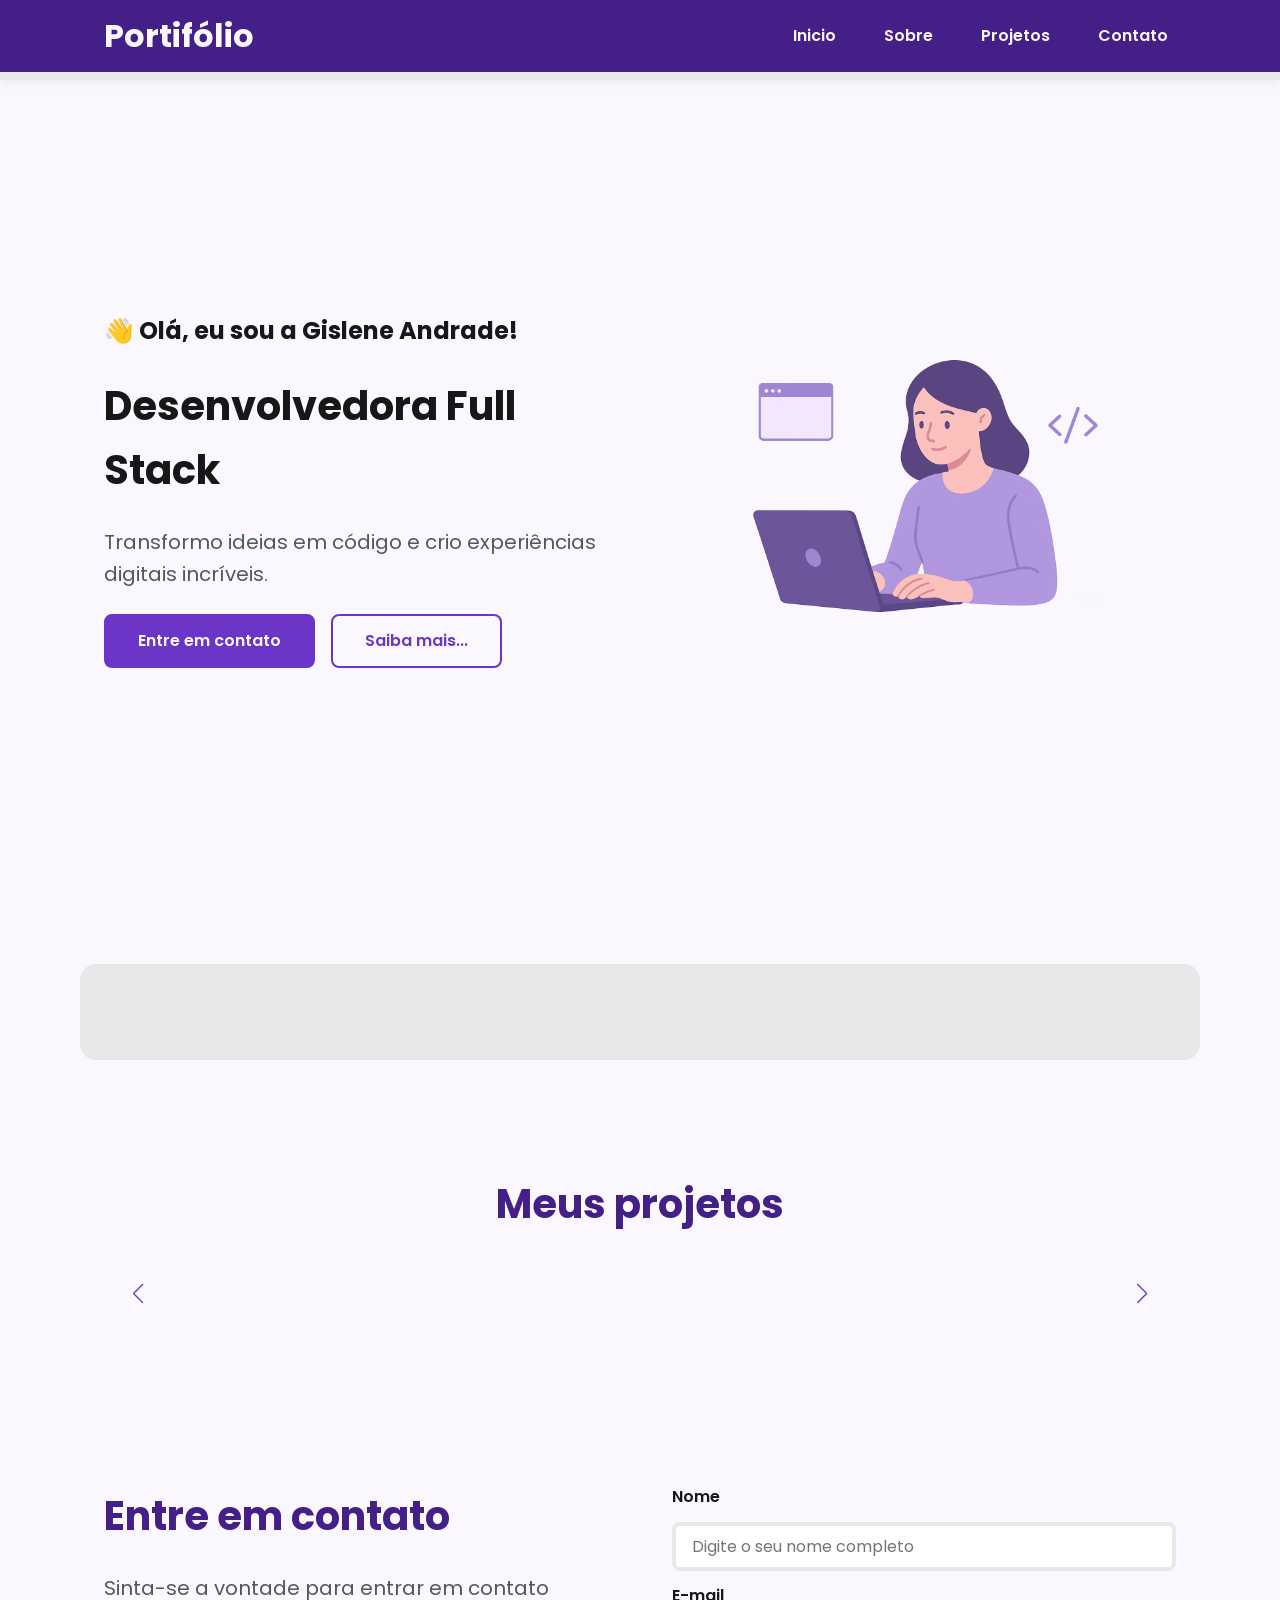
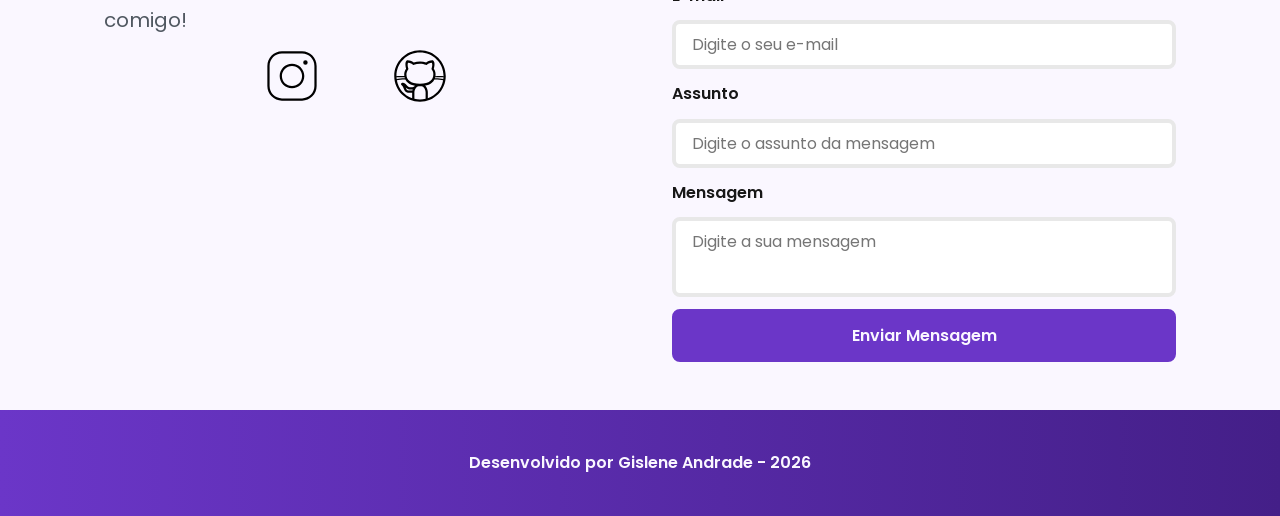
==== commit 9e8686e8: ":sparkles: Integração do JavaScript" ====
--- a/index.html
+++ b/index.html
@@ -85,40 +85,6 @@
     <!-- Seção sobre o autor -->
     <section id="about" class="section-container about-container">
 
-      <figure class="about-image">
-        <img src="./assets/img/avatar_dev_woman.svg" alt="Foto do perfil">
-      </figure>
-
-      <article class="about-content">
-        <h2>Sobre mim</h2>
-        <p>
-          Lorem ipsum dolor sit amet consectetur adipisicing elit. Enim nihil, incidunt ipsam laudantium ipsum laboriosam fuga, vitae eveniet rerum iure doloremque officiis vero beatae maiores nam consectetur aliquid nemo iusto?
-        </p>
-        <p>
-          Lorem ipsum dolor sit amet, consectetur adipisicing elit. Perferendis aliquam illo aut quasi. Iure voluptas doloribus vitae nostrum quidem id, soluta nulla sunt at debitis ut nobis doloremque, eos in!
-        </p>
-
-        <div class="about-buttons-data">
-          <div class="buttons-container">
-            <a href="#" target="_blank" class="botao">GitHub</a>
-            <a href="#" target="_blank" class="botao-outline">Currículo</a>
-          </div>
-
-          <div class="data-container">
-            <div class="data-item">
-              <span class="data-number">100</span>
-              <span class="data-label">Seguidores</span>
-            </div>
-            <div class="data-item">
-              <span class="data-number">10</span>
-              <span class="data-label">Repositório</span>
-            </div>
-          </div>
-
-        </div>
-
-      </article>
-
     </section>
 
     <!-- Seção de projetos -->
@@ -128,31 +94,7 @@
       <!-- Swiper Container -->
       <div class="swiper projects-swiper">
         <div class="swiper-wrapper">
-          <div class="swiper-slide">
-
-            <article class="project-card">
-              <figure class="project-image">
-                <img src="./assets/icons/languages/github.svg" alt="ícone do github">
-              </figure>
-
-              <div class="project-content">
-                <h3>Projeto Github</h3>
-                <p>Projeto Desenvolvido no GitHub</p>
-
-                <div class="project-tags">
-                  <span class="tag">GitHub</span>
-                </div>
-
-                <div class="project-buttons">
-                  <a href="#" target="_blank" class="botao botao-sm">GitHub</a>
-                  <a href="#" target="_blank" class="botao-outline botao-sm">Deploy</a>
-                </div>
-
-              </div>
-
-            </article>
-
-          </div>
+          
         </div>
 
         <!-- Botões de navegação -->
@@ -185,7 +127,10 @@
       </article>
 
       <!-- Formulário -->
-      <form id="formulario">
+      <form id="formulario" action="https://formsubmit.co/a178d91051e5ad6dcb87874c61c49a62" method="POST">
+
+        <input type="hidden" name="_next" value="http://localhost:5500/success.html">
+        <input type="hidden" name="_captcha" value="false">
 
         <label for="nome">Nome</label>
         <input id="nome" name="nome" type="text" placeholder="Digite o seu nome completo">
@@ -211,9 +156,16 @@
 
   </main>
 
-  <!-- Rodapé da página (footer) -->
+    <!-- Rodapé da página (footer) -->
     <footer>
       Desenvolvido por Gislene Andrade - 2026
     </footer>
+
+    <!-- SWIPER JS -->
+    <script src="https://cdn.jsdelivr.net/npm/swiper@11/swiper-bundle.min.js"></script>
+
+    <!-- Script JavaScript-->
+    <script src="./assets/js/script.js"></script>
+
 </body>
 </html>
--- a/assets/css/style.css
+++ b/assets/css/style.css
@@ -597,3 +597,442 @@
           contrast(96%);
 }
 
+/* Responsividade Tablet */
+
+@media screen and (max-width: 1024px) {
+	.section-container {
+		padding: var(--spacing-lg) var(--spacing-md);
+	}
+
+	.section-container h1 {
+		font-size: var(--text-3xl);
+	}
+
+	.section-container h2 {
+		font-size: var(--text-2xl);
+	}
+
+	.section-container p {
+		font-size: var(--text-base);
+	}
+
+	.section-container span {
+		font-size: var(--text-lg);
+	}
+
+	.success-content h1 {
+		font-size: var(--text-3xl);
+	}
+
+	.success-content h2 {
+		font-size: var(--text-lg);
+	}
+
+	#titulo {
+		font-size: var(--text-xl);
+	}
+
+	@media screen and (max-width: 768px) {
+		.menu-list {
+			display: none;
+		}
+	}
+
+	/* Responsividade Tablet - Seção Hero */
+
+	.hero-container {
+		flex-direction: column-reverse;
+		gap: var(--spacing-lg);
+		min-height: 60vh;
+		text-align: center;
+	}
+
+	.hero-content,
+	.hero-image {
+		width: 90%;
+	}
+
+	.hero-image img {
+		object-fit: cover;
+	}
+
+	.buttons-container {
+		justify-content: center;
+		width: 100%;
+	}
+
+	.hero-container .botao,
+	.hero-container .botao-outline {
+		padding: 0.75rem 1.5rem;
+		font-size: var(--text-base);
+		white-space: nowrap;
+	}
+
+	/* Responsividade Tablet Seção About*/
+
+	.about-container {
+		flex-direction: column;
+		gap: var(--spacing-lg);
+		margin: var(--spacing-lg);
+		padding: var(--spacing-lg);
+	}
+
+	.about-image {
+		display: flex;
+		flex: 1;
+		justify-content: center;
+		width: 100%;
+	}
+
+	.about-image img {
+		max-width: 16rem;
+		width: 100%;
+	}
+
+	.about-content {
+		width: 100%;
+	}
+
+	.about-buttons-data {
+		flex-direction: column;
+		gap: var(--spacing-md);
+		align-items: stretch;
+	}
+
+	.about-buttons-data .botao {
+		margin-right: 0;
+	}
+
+	.data-container {
+		justify-content: center;
+		width: 100%;
+	}
+
+	/* Responsividade Tablet - Seção Projects */
+
+	.projects-container {
+		margin: var(--spacing-sm) var(--spacing-lg);
+	}
+
+	.projects-swiper {
+		margin: 0;
+		padding: var(--spacing-sm) var(--spacing-lg) 2.5rem;
+	}
+
+	.project-card {
+		width: 100%;
+		height: 30rem;
+		min-height: 30rem;
+		max-height: 30rem;
+		max-width: 100%;
+	}
+
+	.project-content {
+		display: flex;
+		flex-direction: column;
+		justify-content: space-between;
+		height: 100%;
+	}
+
+	.project-content p {
+		flex: 1;
+		overflow: hidden;
+	}
+
+	.project-tags {
+		min-height: 2.5rem;
+		align-items: flex-start;
+	}
+
+	.swiper-wrapper {
+		align-items: stretch;
+	}
+
+	.swipper-slide {
+		display: flex;
+		justify-content: center;
+		align-items: stretch;
+		height: auto;
+	}
+
+	.swiper-button-next,
+	.swiper-button-prev {
+		display: none;
+	}
+
+	/*  Responsividade Tablet - Seção Contacts */
+
+	.contact-container {
+		grid-template-columns: 1fr;
+		gap: var(--spacing-lg);
+		width: 90%;
+		margin: 0 auto;
+	}
+
+	/*  Responsividade Tablet - Seção Success */
+
+	.success-container {
+		padding: var(--spacing-xl) var(--spacing-md);
+		min-height: calc(100vh - 10rem);
+	}
+
+	.succes-content {
+		gap: var(--spacing-lg);
+		max-width: 35rem;
+	}
+
+  .success-icon{
+    width: 6rem;
+    height: 6rem;
+    filter: brightness(0) 
+            saturate(100%) 
+            invert(11%) 
+            sepia(69%) 
+            saturate(3759%) 
+            hue-rotate(256deg) 
+            brightness(101%) 
+            contrast(96%);
+  }
+
+   .success-icon img{
+    width: 5rem;
+    height: 5rem;
+  }
+
+}
+
+/* RESPONSIVIDADE: Celular */
+@media screen and (max-width: 480px){
+
+    .section-container{
+        padding: var(--spacing-md) var(--spacing-sm);
+    }
+
+    .section-container h1{
+        font-size: var(--text-xl);
+    }
+
+    .section-container h2{
+        font-size: var(--text-xl);
+    }
+
+    .section-container p{
+        font-size: var(--text-base);
+    }
+
+    .section-container span{
+        font-size: var(--text-lg);
+    }
+
+    .success-content h1{
+        font-size: var(--text-xl);
+    }
+
+    .success-content h2{
+        font-size: var(--text-base);
+    }
+
+    #titulo{
+        font-size: var(--text-xl);
+    }
+
+    .menu-list{
+        display: none;
+        width: 100%;
+    }
+
+
+    /* Responsividade Celular: Seção HERO */
+    .hero-container {
+        gap: var(--spacing-sm);
+    }
+
+    .hero-content{
+        gap: var(--spacing-xs);
+        width: 100%;
+    }
+
+    .hero-image{
+        width: 100%;
+    }
+
+    .hero-image img{
+        object-fit: 20rem;
+    }
+
+    .buttons-container{
+        flex-direction: column;
+        gap: 0.75rem;
+        width: 100%;
+    }
+
+    .hero-container .botao,
+    .hero-container .botao-outline{
+        padding: 0.75rem 1rem;
+        font-size: 0.95rem;
+        white-space: nowrap;
+    }
+
+
+    .buttons-container .botao,
+    .buttons-container .botao-outline{
+        width: 100%;
+    }
+
+
+    /* Responsividade Celular: Seção ABOUT */
+.about-container{
+    margin: var(--spacing-lg) 0.5rem;
+    padding: var(--spacing-md);
+}
+
+.about-image img{
+    max-width: 13rem;
+    width: 100%;
+}
+
+.about-buttons-data .botao,
+.about-buttons-data .botao-outline{
+    width: 100%;
+    padding: 0.75rem var(--spacing-lg);
+    font-size: var(--text-base);
+    text-align: center;
+}
+
+
+.data-number{
+    font-size: var(--text-lg);
+}
+
+.data-label{
+    font-size: var(--text-sm);
+}
+
+
+/* Responsividade Celular: Seção PROJECTS */
+.projects-container{
+    margin: var(--spacing-lg) auto 0;
+}
+
+.projects-swiper{
+    position: relative;
+    margin: 0;
+    padding: var(--spacing-sm) 0 2rem 0;
+    overflow: visible;
+}
+
+.project-card{
+    width: 100%;
+    height: 20rem;
+    max-width: 20rem;
+}
+
+.project-content{
+    padding: var(--spacing-md);
+}
+
+.project-content h3{
+    font-size: 1.25rem;
+}
+
+.project-content p{
+    font-size: 0.95rem;
+}
+
+.project-image{
+    height: 10rem;
+}
+
+
+/* Config do carrossel */
+.swiper-wrapper{
+    align-items: stretch;
+}
+
+.swiper-slide{
+    display: flex;
+    justify-content: center;
+    align-items: stretch;
+    height: auto;
+}
+
+.swiper-button-next,
+.swiper-button-prev{
+    display: none;
+}
+
+
+/* Responsividade Tablet: Seção CONTACT */
+.contact-container{
+    width: 100%;
+}
+
+.contact-info p {
+    margin-bottom: var(--spacing-md);
+}
+
+.social-container {
+    flex-wrap: wrap;
+    gap: var(--spacing-lg);
+    margin-bottom: var(--spacing-xs);
+}
+
+.social-icon {
+    width: 4rem;
+    height: 4rem;
+}
+
+form{
+    gap: var(--spacing-sm);
+}
+
+form label{
+    font-size: 0.95rem;
+}
+
+form input,
+form textarea{
+    padding: 0.75rem;
+    font-size: var(--text-base);
+}
+
+form button{
+    padding: 0.75 rem var(--spacing-md);
+    font-size: var(--text-base);
+}
+
+/* Responsividade Celular: Seção FOOTER */
+footer {
+    padding: var(--spacing-md) var(--shadow-md);
+    font-size: var(--text-sm);
+} 
+
+
+
+/* Responsividade Celular: Seção SUCCESS */
+.success-container{
+    padding: var(--spacing-lg) var(--shadow-sm);
+    min-height: calc(100vh - 8rem);
+}
+
+.success-content{
+    gap: var(--spacing-md);
+    max-width: 100%;
+    padding: 0 var(--spacing-sm);
+}
+
+.success-content .botao{
+    width: 100%;
+    max-width: 20rem;
+    padding: 0.75rem var(--spacing-lg);
+}
+
+.success-icon{
+    width: 5rem;
+    height: 5rem;
+}
+
+.success-icon img{
+    width: 4rem;
+    height: 4rem;
+}
